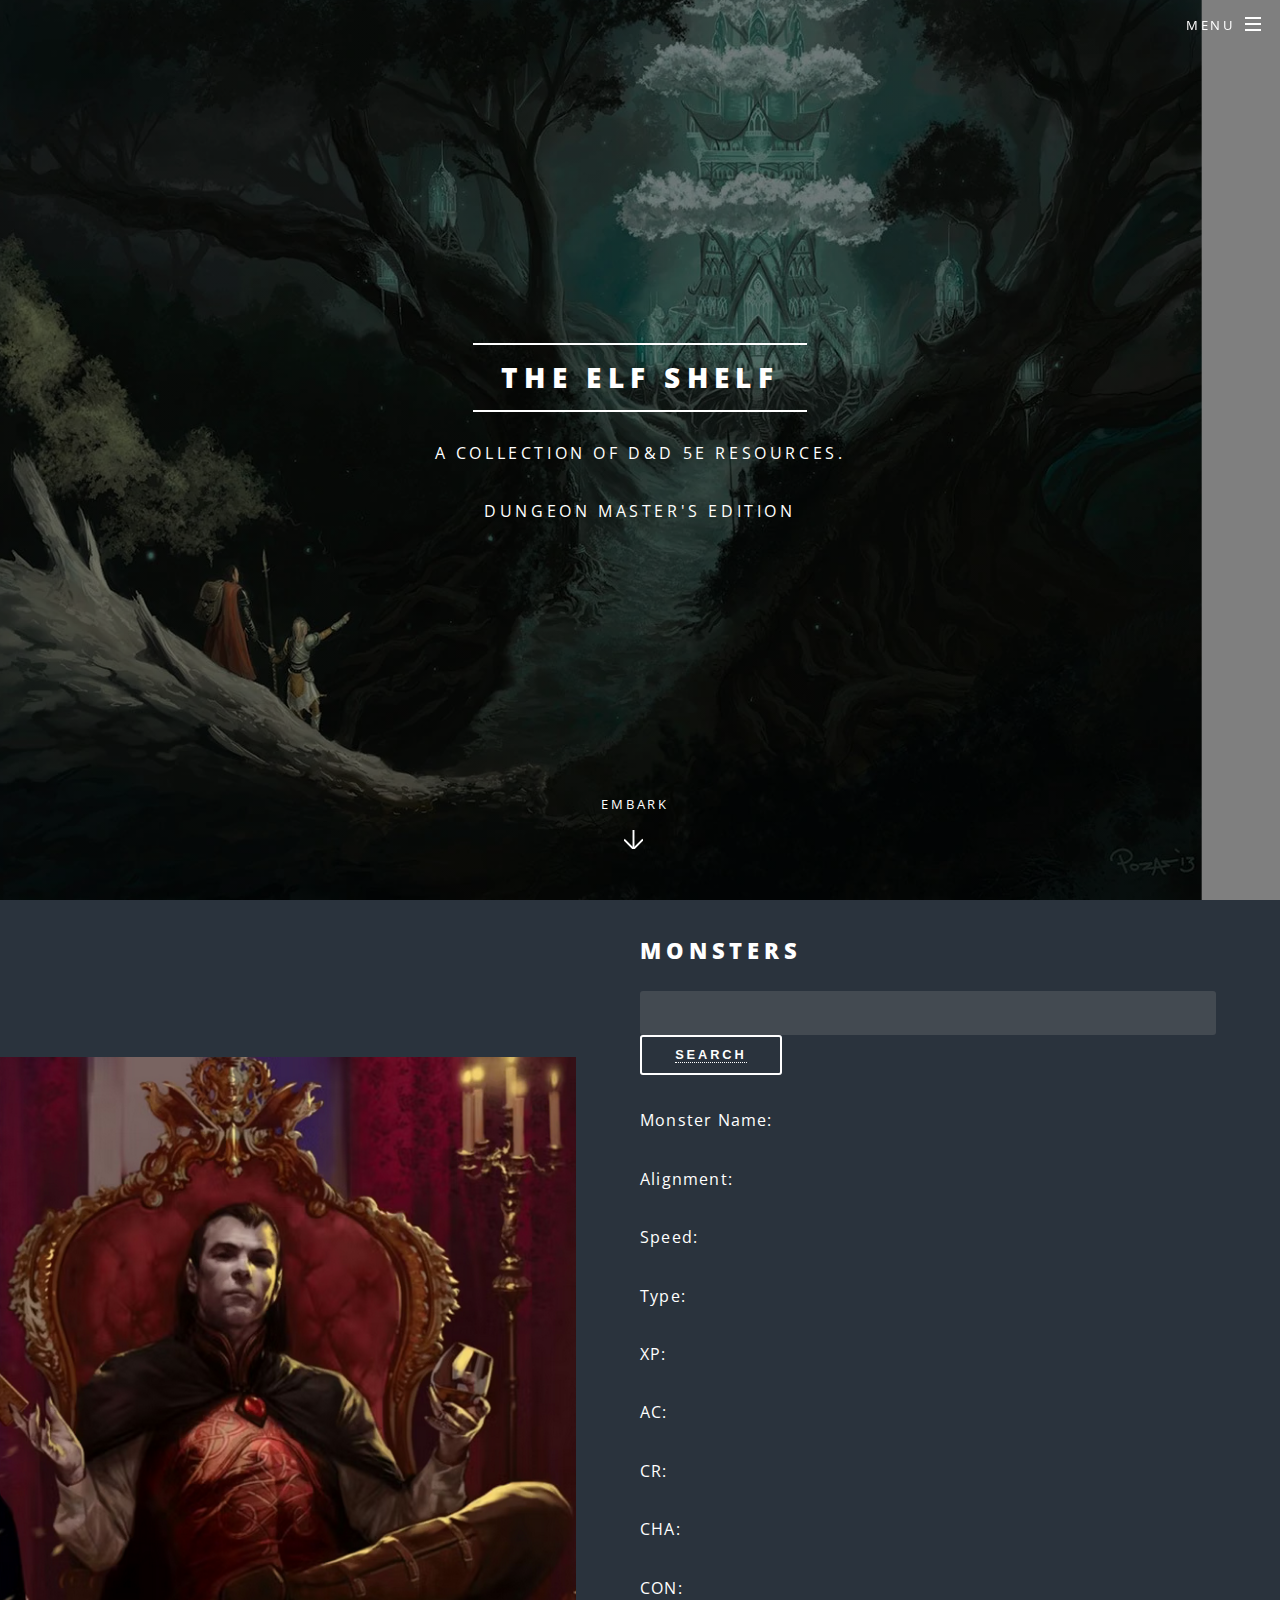
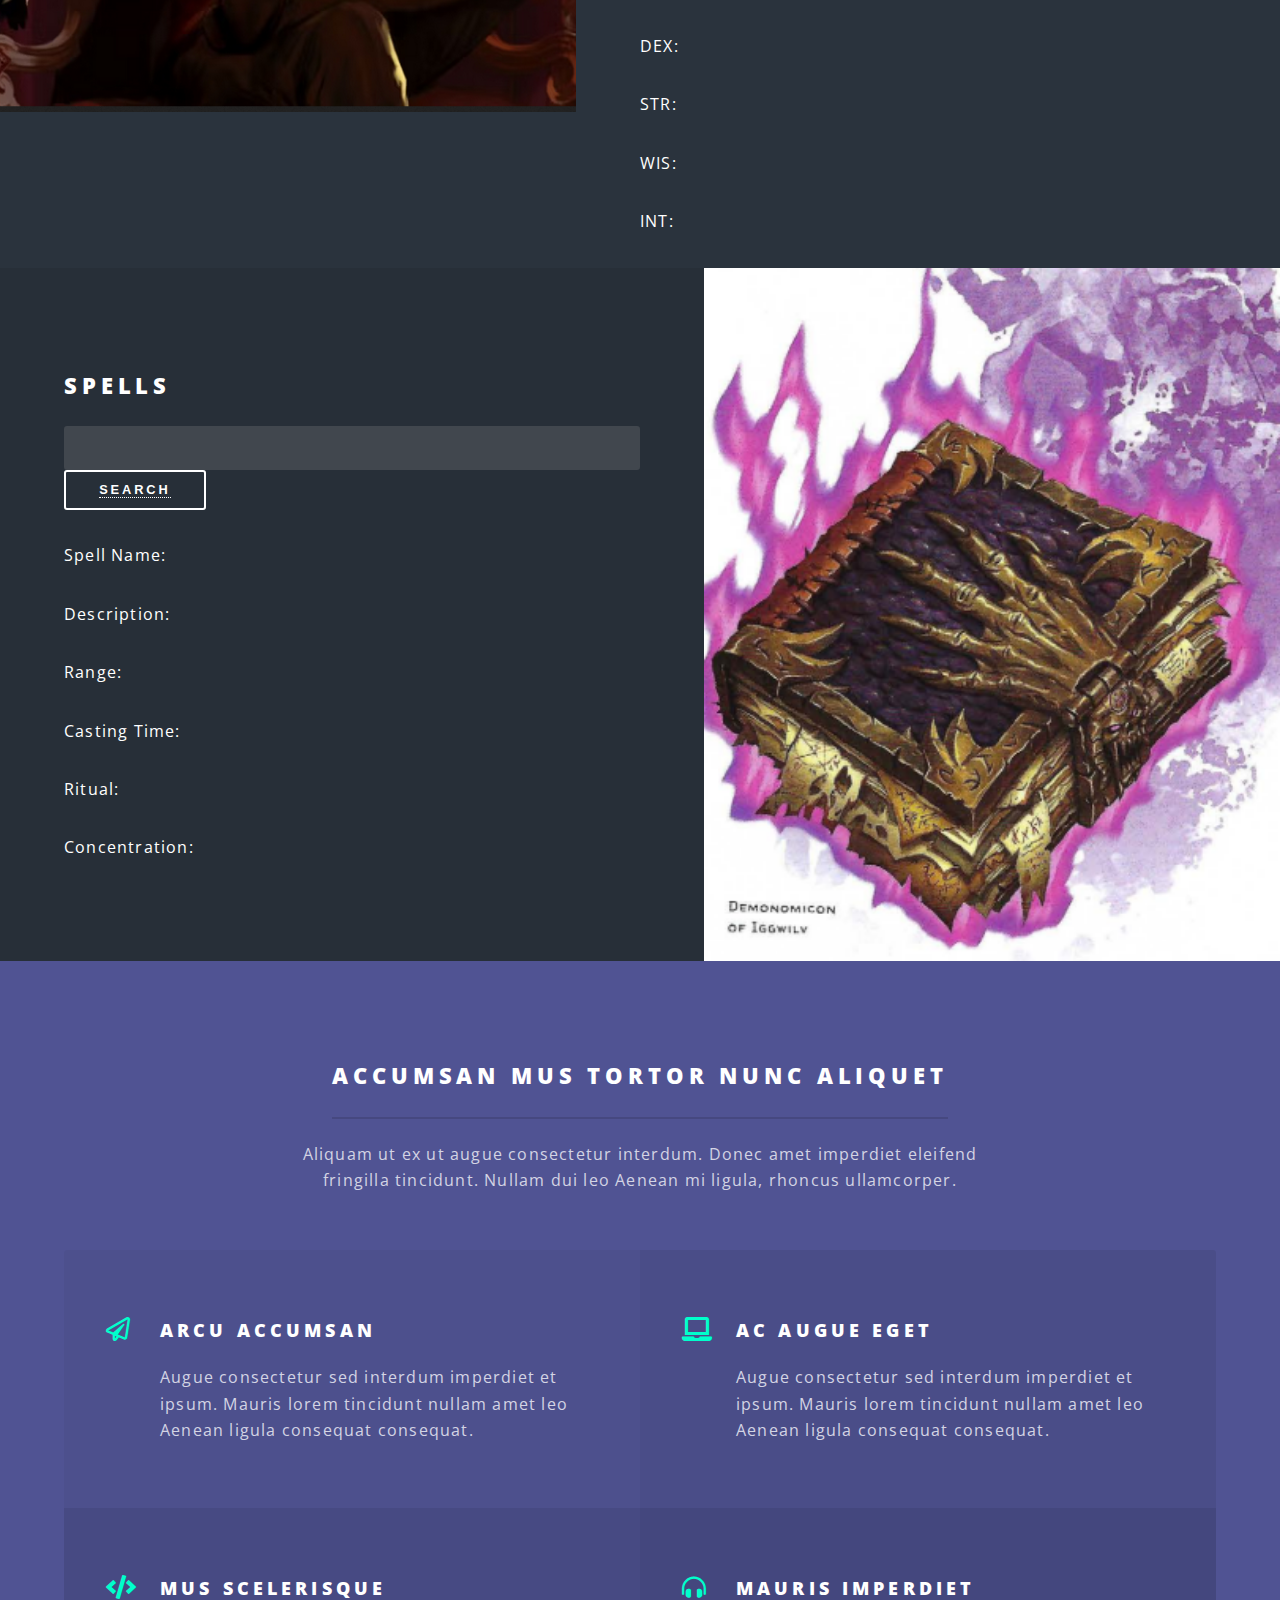
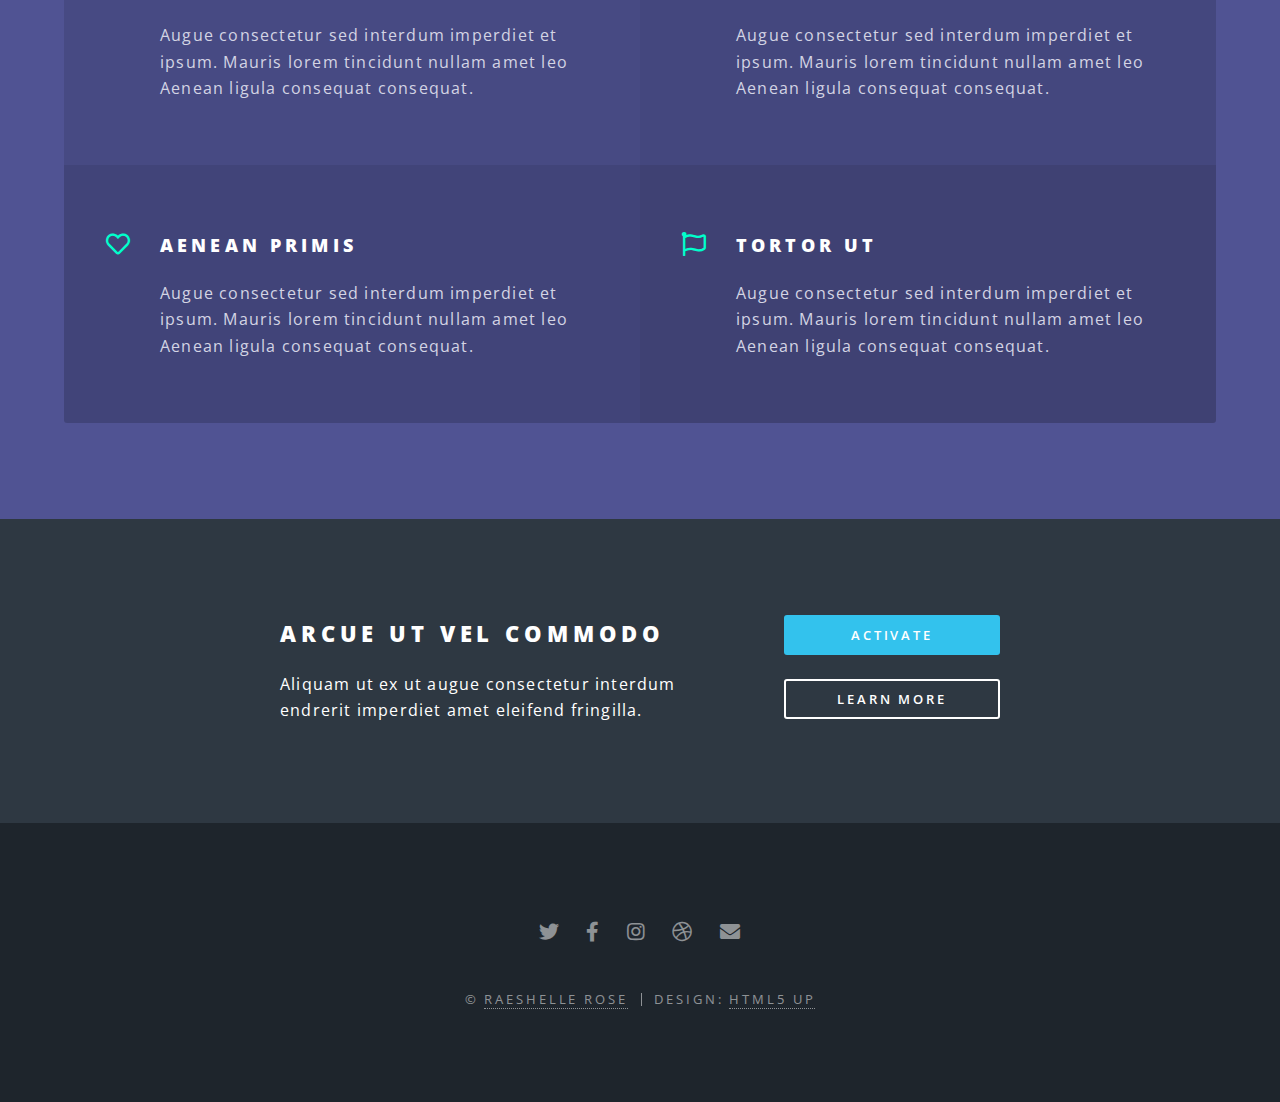
==== dms.html @ b61bae6d "now works with adding the info to dom, still need to remove old entries on new search. now works wit" ====
<!DOCTYPE HTML>
<!--
	Spectral by HTML5 UP
	html5up.net | @ajlkn
	Free for personal and commercial use under the CCA 3.0 license (html5up.net/license)
-->
<html>
	<head>
		<title>The Elf Shelf - Raeshelle Rose</title>
		<meta charset="utf-8" />
		<meta name="viewport" content="width=device-width, initial-scale=1, user-scalable=no" />
		<link rel="stylesheet" href="assets/css/main.css" />
		<noscript><link rel="stylesheet" href="assets/css/noscript.css" /></noscript>
	</head>
	<body class="landing is-preload">

		<!-- Page Wrapper -->
			<div id="page-wrapper">

				<!-- Header -->
					<header id="header" class="alt">
						<h1><a href="index.html">The Elf Shelf</a></h1>
						<nav id="nav">
							<ul>
								<li class="special">
									<a href="#menu" class="menuToggle"><span>Menu</span></a>
									<div id="menu">
										<ul>
											<li><a href="index.html">Home</a></li>
											<li><a href="dms.html">DM's Edition</a></li>
											<li><a href="https://www.dndbeyond.com/">DNDBEYOND</a></li>
											<!-- <li><a href="generic.html">Buy Me a Coffee</a></li> -->
										</ul>
									</div>
								</li>
							</ul>
						</nav>
					</header>

				<!-- Banner -->
					<section id="banner">
						<div class="inner">
							<h2>The Elf Shelf</h2>
							<p>A collection of D&D 5e resources.</p>
							<p>Dungeon Master's Edition</p>
						</div>
						<a href="#one" class="more scrolly">Embark</a>
					</section>
				<!-- Two -->
					<section id="two" class="wrapper alt style2">
						<section class="spotlight">
							<div class="image"><img src="images/strahd-square.PNG" alt="" /></div><div class="content">
								<h2>Monsters</h2>
								<input type="text">
								<button><a id="monsterButton">Search</a></button>
								<p> </p>
								<p id="monsterName">Monster Name: </p>
								<p id="monsterAlign">Alignment: </p>
								<p id="monsterSpeed">Speed: </p>
								<p id="monsterType">Type: </p>
								<p id="monsterXP">XP: </p>
								<p id="monsterAC">AC: </p>
								<p id="monsterCR">CR: </p>
								<p id="monsterCHA">CHA: </p>
								<p id="monsterCON">CON: </p>
								<p id="monsterDEX">DEX: </p>
								<p id="monsterSTR">STR: </p>
								<p id="monsterWIS">WIS: </p>
								<p id="monsterINT">INT: </p>
							</div>
						</section>
						<section class="spotlight">
							<div class="image"><img src="images/demonomicon.PNG" alt="" /></div><div class="content">
								<h2>Spells</h2>
								<input type="text" id="spellInput">
								<button><a id="spellButton">Search</a></button>
								<p> </p>
								<p id="spellName">Spell Name: </p>
								<p id="spellDesc">Description: </p>
								<!-- <p id="spellAttackType">Attack Type: </p> -->
								<p id="spellRange">Range: </p>
								<p id="spellCastingTime">Casting Time: </p>
								<!-- <p id="spellSchool">School: </p> -->
								<p id="spellRitual">Ritual: </p>
								<!-- <p id="spellClasses">Classes: </p>
								<p id="spellSubClasses">Subclasses: </p> -->
								<p id="spellConcentration">Concentration: </p>
								<!-- <p id="spellDamageType">Damage Type: </p>
								<p id="spellLevel">Level: </p> -->

							</div>
						</section>
					</section>

				<!-- Three -->
					<section id="three" class="wrapper style3 special">
						<div class="inner">
							<header class="major">
								<h2>Accumsan mus tortor nunc aliquet</h2>
								<p>Aliquam ut ex ut augue consectetur interdum. Donec amet imperdiet eleifend<br />
								fringilla tincidunt. Nullam dui leo Aenean mi ligula, rhoncus ullamcorper.</p>
							</header>
							<ul class="features">
								<li class="icon fa-paper-plane">
									<h3>Arcu accumsan</h3>
									<p>Augue consectetur sed interdum imperdiet et ipsum. Mauris lorem tincidunt nullam amet leo Aenean ligula consequat consequat.</p>
								</li>
								<li class="icon solid fa-laptop">
									<h3>Ac Augue Eget</h3>
									<p>Augue consectetur sed interdum imperdiet et ipsum. Mauris lorem tincidunt nullam amet leo Aenean ligula consequat consequat.</p>
								</li>
								<li class="icon solid fa-code">
									<h3>Mus Scelerisque</h3>
									<p>Augue consectetur sed interdum imperdiet et ipsum. Mauris lorem tincidunt nullam amet leo Aenean ligula consequat consequat.</p>
								</li>
								<li class="icon solid fa-headphones-alt">
									<h3>Mauris Imperdiet</h3>
									<p>Augue consectetur sed interdum imperdiet et ipsum. Mauris lorem tincidunt nullam amet leo Aenean ligula consequat consequat.</p>
								</li>
								<li class="icon fa-heart">
									<h3>Aenean Primis</h3>
									<p>Augue consectetur sed interdum imperdiet et ipsum. Mauris lorem tincidunt nullam amet leo Aenean ligula consequat consequat.</p>
								</li>
								<li class="icon fa-flag">
									<h3>Tortor Ut</h3>
									<p>Augue consectetur sed interdum imperdiet et ipsum. Mauris lorem tincidunt nullam amet leo Aenean ligula consequat consequat.</p>
								</li>
							</ul>
						</div>
					</section>

				<!-- CTA -->
					<section id="cta" class="wrapper style4">
						<div class="inner">
							<header>
								<h2>Arcue ut vel commodo</h2>
								<p>Aliquam ut ex ut augue consectetur interdum endrerit imperdiet amet eleifend fringilla.</p>
							</header>
							<ul class="actions stacked">
								<li><a href="#" class="button fit primary">Activate</a></li>
								<li><a href="#" class="button fit">Learn More</a></li>
							</ul>
						</div>
					</section>

				<!-- Footer -->
					<footer id="footer">
						<ul class="icons">
							<li><a href="#" class="icon brands fa-twitter"><span class="label">Twitter</span></a></li>
							<li><a href="#" class="icon brands fa-facebook-f"><span class="label">Facebook</span></a></li>
							<li><a href="#" class="icon brands fa-instagram"><span class="label">Instagram</span></a></li>
							<li><a href="#" class="icon brands fa-dribbble"><span class="label">Dribbble</span></a></li>
							<li><a href="#" class="icon solid fa-envelope"><span class="label">Email</span></a></li>
						</ul>
						<ul class="copyright">
							<li>&copy; <a href="https://raeshellerose.netlify.app/index.html">Raeshelle Rose</a></li><li>Design: <a href="http://html5up.net">HTML5 UP</a></li>
						</ul>
					</footer>

			</div>

		<!-- Scripts -->
			<script src="assets/js/jquery.min.js"></script>
			<script src="assets/js/jquery.scrollex.min.js"></script>
			<script src="assets/js/jquery.scrolly.min.js"></script>
			<script src="assets/js/browser.min.js"></script>
			<script src="assets/js/breakpoints.min.js"></script>
			<script src="assets/js/util.js"></script>
			<script src="assets/js/main.js"></script>
			<script src="assets/js/dnd-api.js"></script>
	</body>
</html>
---- assets/css/main.css ----
@import url(fontawesome-all.min.css);
@import url("https://fonts.googleapis.com/css?family=Open+Sans:400,400italic,600,600italic,800,800italic");

/*
	Spectral by HTML5 UP
	html5up.net | @ajlkn
	Free for personal and commercial use under the CCA 3.0 license (html5up.net/license)
*/

html, body, div, span, applet, object,
iframe, h1, h2, h3, h4, h5, h6, p, blockquote,
pre, a, abbr, acronym, address, big, cite,
code, del, dfn, em, img, ins, kbd, q, s, samp,
small, strike, strong, sub, sup, tt, var, b,
u, i, center, dl, dt, dd, ol, ul, li, fieldset,
form, label, legend, table, caption, tbody,
tfoot, thead, tr, th, td, article, aside,
canvas, details, embed, figure, figcaption,
footer, header, hgroup, menu, nav, output, ruby,
section, summary, time, mark, audio, video {
	margin: 0;
	padding: 0;
	border: 0;
	font-size: 100%;
	font: inherit;
	vertical-align: baseline;}

article, aside, details, figcaption, figure,
footer, header, hgroup, menu, nav, section {
	display: block;}

body {
	line-height: 1;
}

ol, ul {
	list-style: none;
}

blockquote, q {
	quotes: none;
}

	blockquote:before, blockquote:after, q:before, q:after {
		content: '';
		content: none;
	}

table {
	border-collapse: collapse;
	border-spacing: 0;
}

body {
	-webkit-text-size-adjust: none;
}

mark {
	background-color: transparent;
	color: inherit;
}

input::-moz-focus-inner {
	border: 0;
	padding: 0;
}

input, select, textarea {
	-moz-appearance: none;
	-webkit-appearance: none;
	-ms-appearance: none;
	appearance: none;
}

/* Basic */

	@-ms-viewport {
		width: device-width;
	}

	html {
		box-sizing: border-box;
	}

	*, *:before, *:after {
		box-sizing: inherit;
	}

	body {
		background: #2e3842;
	}

		body.is-preload *, body.is-preload *:before, body.is-preload *:after {
			-moz-animation: none !important;
			-webkit-animation: none !important;
			-ms-animation: none !important;
			animation: none !important;
			-moz-transition: none !important;
			-webkit-transition: none !important;
			-ms-transition: none !important;
			transition: none !important;
		}

	body, input, select, textarea {
		color: #fff;
		font-family: "Open Sans", Helvetica, sans-serif;
		font-size: 15pt;
		font-weight: 400;
		letter-spacing: 0.075em;
		line-height: 1.65em;
	}

		@media screen and (max-width: 1680px) {

			body, input, select, textarea {
				font-size: 13pt;
			}

		}

		@media screen and (max-width: 1280px) {

			body, input, select, textarea {
				font-size: 12pt;
			}

		}

		@media screen and (max-width: 736px) {

			body, input, select, textarea {
				font-size: 11pt;
				letter-spacing: 0.0375em;
			}

		}

	a {
		-moz-transition: color 0.2s ease, border-bottom-color 0.2s ease;
		-webkit-transition: color 0.2s ease, border-bottom-color 0.2s ease;
		-ms-transition: color 0.2s ease, border-bottom-color 0.2s ease;
		transition: color 0.2s ease, border-bottom-color 0.2s ease;
		border-bottom: dotted 1px;
		color: inherit;
		text-decoration: none;
	}

		a:hover {
			border-bottom-color: transparent;
		}

	strong, b {
		color: #fff;
		font-weight: 600;
	}

	em, i {
		font-style: italic;
	}

	p {
		margin: 0 0 2em 0;
	}

	h1, h2, h3, h4, h5, h6 {
		color: #fff;
		font-weight: 800;
		letter-spacing: 0.225em;
		line-height: 1em;
		margin: 0 0 1em 0;
		text-transform: uppercase;
	}

		h1 a, h2 a, h3 a, h4 a, h5 a, h6 a {
			color: inherit;
			text-decoration: none;
		}

	h2 {
		font-size: 1.35em;
		line-height: 1.75em;
	}

		@media screen and (max-width: 736px) {

			h2 {
				font-size: 1.1em;
				line-height: 1.65em;
			}

		}

	h3 {
		font-size: 1.15em;
		line-height: 1.75em;
	}

		@media screen and (max-width: 736px) {

			h3 {
				font-size: 1em;
				line-height: 1.65em;
			}

		}

	h4 {
		font-size: 1em;
		line-height: 1.5em;
	}

	h5 {
		font-size: 0.8em;
		line-height: 1.5em;
	}

	h6 {
		font-size: 0.7em;
		line-height: 1.5em;
	}

	sub {
		font-size: 0.8em;
		position: relative;
		top: 0.5em;
	}

	sup {
		font-size: 0.8em;
		position: relative;
		top: -0.5em;
	}

	hr {
		border: 0;
		border-bottom: solid 2px #fff;
		margin: 3em 0;
	}

		hr.major {
			margin: 4.5em 0;
		}

	blockquote {
		border-left: solid 4px #fff;
		font-style: italic;
		margin: 0 0 2em 0;
		padding: 0.5em 0 0.5em 2em;
	}

	code {
		background: rgba(144, 144, 144, 0.25);
		border-radius: 3px;
		font-family: "Courier New", monospace;
		font-size: 0.9em;
		letter-spacing: 0;
		margin: 0 0.25em;
		padding: 0.25em 0.65em;
	}

	pre {
		-webkit-overflow-scrolling: touch;
		font-family: "Courier New", monospace;
		font-size: 0.9em;
		margin: 0 0 2em 0;
	}

		pre code {
			display: block;
			line-height: 1.75em;
			padding: 1em 1.5em;
			overflow-x: auto;
		}

	.align-left {
		text-align: left;
	}

	.align-center {
		text-align: center;
	}

	.align-right {
		text-align: right;
	}

/* Row */

	.row {
		display: flex;
		flex-wrap: wrap;
		box-sizing: border-box;
		align-items: stretch;
	}

		.row > * {
			box-sizing: border-box;
		}

		.row.gtr-uniform > * > :last-child {
			margin-bottom: 0;
		}

		.row.aln-left {
			justify-content: flex-start;
		}

		.row.aln-center {
			justify-content: center;
		}

		.row.aln-right {
			justify-content: flex-end;
		}

		.row.aln-top {
			align-items: flex-start;
		}

		.row.aln-middle {
			align-items: center;
		}

		.row.aln-bottom {
			align-items: flex-end;
		}

		.row > .imp {
			order: -1;
		}

		.row > .col-1 {
			width: 8.33333%;
		}

		.row > .off-1 {
			margin-left: 8.33333%;
		}

		.row > .col-2 {
			width: 16.66667%;
		}

		.row > .off-2 {
			margin-left: 16.66667%;
		}

		.row > .col-3 {
			width: 25%;
		}

		.row > .off-3 {
			margin-left: 25%;
		}

		.row > .col-4 {
			width: 33.33333%;
		}

		.row > .off-4 {
			margin-left: 33.33333%;
		}

		.row > .col-5 {
			width: 41.66667%;
		}

		.row > .off-5 {
			margin-left: 41.66667%;
		}

		.row > .col-6 {
			width: 50%;
		}

		.row > .off-6 {
			margin-left: 50%;
		}

		.row > .col-7 {
			width: 58.33333%;
		}

		.row > .off-7 {
			margin-left: 58.33333%;
		}

		.row > .col-8 {
			width: 66.66667%;
		}

		.row > .off-8 {
			margin-left: 66.66667%;
		}

		.row > .col-9 {
			width: 75%;
		}

		.row > .off-9 {
			margin-left: 75%;
		}

		.row > .col-10 {
			width: 83.33333%;
		}

		.row > .off-10 {
			margin-left: 83.33333%;
		}

		.row > .col-11 {
			width: 91.66667%;
		}

		.row > .off-11 {
			margin-left: 91.66667%;
		}

		.row > .col-12 {
			width: 100%;
		}

		.row > .off-12 {
			margin-left: 100%;
		}

		.row.gtr-0 {
			margin-top: 0;
			margin-left: 0em;
		}

			.row.gtr-0 > * {
				padding: 0 0 0 0em;
			}

			.row.gtr-0.gtr-uniform {
				margin-top: 0em;
			}

				.row.gtr-0.gtr-uniform > * {
					padding-top: 0em;
				}

		.row.gtr-25 {
			margin-top: 0;
			margin-left: -0.375em;
		}

			.row.gtr-25 > * {
				padding: 0 0 0 0.375em;
			}

			.row.gtr-25.gtr-uniform {
				margin-top: -0.375em;
			}

				.row.gtr-25.gtr-uniform > * {
					padding-top: 0.375em;
				}

		.row.gtr-50 {
			margin-top: 0;
			margin-left: -0.75em;
		}

			.row.gtr-50 > * {
				padding: 0 0 0 0.75em;
			}

			.row.gtr-50.gtr-uniform {
				margin-top: -0.75em;
			}

				.row.gtr-50.gtr-uniform > * {
					padding-top: 0.75em;
				}

		.row {
			margin-top: 0;
			margin-left: -1.5em;
		}

			.row > * {
				padding: 0 0 0 1.5em;
			}

			.row.gtr-uniform {
				margin-top: -1.5em;
			}

				.row.gtr-uniform > * {
					padding-top: 1.5em;
				}

		.row.gtr-150 {
			margin-top: 0;
			margin-left: -2.25em;
		}

			.row.gtr-150 > * {
				padding: 0 0 0 2.25em;
			}

			.row.gtr-150.gtr-uniform {
				margin-top: -2.25em;
			}

				.row.gtr-150.gtr-uniform > * {
					padding-top: 2.25em;
				}

		.row.gtr-200 {
			margin-top: 0;
			margin-left: -3em;
		}

			.row.gtr-200 > * {
				padding: 0 0 0 3em;
			}

			.row.gtr-200.gtr-uniform {
				margin-top: -3em;
			}

				.row.gtr-200.gtr-uniform > * {
					padding-top: 3em;
				}

		@media screen and (max-width: 1680px) {

			.row {
				display: flex;
				flex-wrap: wrap;
				box-sizing: border-box;
				align-items: stretch;
			}

				.row > * {
					box-sizing: border-box;
				}

				.row.gtr-uniform > * > :last-child {
					margin-bottom: 0;
				}

				.row.aln-left {
					justify-content: flex-start;
				}

				.row.aln-center {
					justify-content: center;
				}

				.row.aln-right {
					justify-content: flex-end;
				}

				.row.aln-top {
					align-items: flex-start;
				}

				.row.aln-middle {
					align-items: center;
				}

				.row.aln-bottom {
					align-items: flex-end;
				}

				.row > .imp-xlarge {
					order: -1;
				}

				.row > .col-1-xlarge {
					width: 8.33333%;
				}

				.row > .off-1-xlarge {
					margin-left: 8.33333%;
				}

				.row > .col-2-xlarge {
					width: 16.66667%;
				}

				.row > .off-2-xlarge {
					margin-left: 16.66667%;
				}

				.row > .col-3-xlarge {
					width: 25%;
				}

				.row > .off-3-xlarge {
					margin-left: 25%;
				}

				.row > .col-4-xlarge {
					width: 33.33333%;
				}

				.row > .off-4-xlarge {
					margin-left: 33.33333%;
				}

				.row > .col-5-xlarge {
					width: 41.66667%;
				}

				.row > .off-5-xlarge {
					margin-left: 41.66667%;
				}

				.row > .col-6-xlarge {
					width: 50%;
				}

				.row > .off-6-xlarge {
					margin-left: 50%;
				}

				.row > .col-7-xlarge {
					width: 58.33333%;
				}

				.row > .off-7-xlarge {
					margin-left: 58.33333%;
				}

				.row > .col-8-xlarge {
					width: 66.66667%;
				}

				.row > .off-8-xlarge {
					margin-left: 66.66667%;
				}

				.row > .col-9-xlarge {
					width: 75%;
				}

				.row > .off-9-xlarge {
					margin-left: 75%;
				}

				.row > .col-10-xlarge {
					width: 83.33333%;
				}

				.row > .off-10-xlarge {
					margin-left: 83.33333%;
				}

				.row > .col-11-xlarge {
					width: 91.66667%;
				}

				.row > .off-11-xlarge {
					margin-left: 91.66667%;
				}

				.row > .col-12-xlarge {
					width: 100%;
				}

				.row > .off-12-xlarge {
					margin-left: 100%;
				}

				.row.gtr-0 {
					margin-top: 0;
					margin-left: 0em;
				}

					.row.gtr-0 > * {
						padding: 0 0 0 0em;
					}

					.row.gtr-0.gtr-uniform {
						margin-top: 0em;
					}

						.row.gtr-0.gtr-uniform > * {
							padding-top: 0em;
						}

				.row.gtr-25 {
					margin-top: 0;
					margin-left: -0.375em;
				}

					.row.gtr-25 > * {
						padding: 0 0 0 0.375em;
					}

					.row.gtr-25.gtr-uniform {
						margin-top: -0.375em;
					}

						.row.gtr-25.gtr-uniform > * {
							padding-top: 0.375em;
						}

				.row.gtr-50 {
					margin-top: 0;
					margin-left: -0.75em;
				}

					.row.gtr-50 > * {
						padding: 0 0 0 0.75em;
					}

					.row.gtr-50.gtr-uniform {
						margin-top: -0.75em;
					}

						.row.gtr-50.gtr-uniform > * {
							padding-top: 0.75em;
						}

				.row {
					margin-top: 0;
					margin-left: -1.5em;
				}

					.row > * {
						padding: 0 0 0 1.5em;
					}

					.row.gtr-uniform {
						margin-top: -1.5em;
					}

						.row.gtr-uniform > * {
							padding-top: 1.5em;
						}

				.row.gtr-150 {
					margin-top: 0;
					margin-left: -2.25em;
				}

					.row.gtr-150 > * {
						padding: 0 0 0 2.25em;
					}

					.row.gtr-150.gtr-uniform {
						margin-top: -2.25em;
					}

						.row.gtr-150.gtr-uniform > * {
							padding-top: 2.25em;
						}

				.row.gtr-200 {
					margin-top: 0;
					margin-left: -3em;
				}

					.row.gtr-200 > * {
						padding: 0 0 0 3em;
					}

					.row.gtr-200.gtr-uniform {
						margin-top: -3em;
					}

						.row.gtr-200.gtr-uniform > * {
							padding-top: 3em;
						}

		}

		@media screen and (max-width: 1280px) {

			.row {
				display: flex;
				flex-wrap: wrap;
				box-sizing: border-box;
				align-items: stretch;
			}

				.row > * {
					box-sizing: border-box;
				}

				.row.gtr-uniform > * > :last-child {
					margin-bottom: 0;
				}

				.row.aln-left {
					justify-content: flex-start;
				}

				.row.aln-center {
					justify-content: center;
				}

				.row.aln-right {
					justify-content: flex-end;
				}

				.row.aln-top {
					align-items: flex-start;
				}

				.row.aln-middle {
					align-items: center;
				}

				.row.aln-bottom {
					align-items: flex-end;
				}

				.row > .imp-large {
					order: -1;
				}

				.row > .col-1-large {
					width: 8.33333%;
				}

				.row > .off-1-large {
					margin-left: 8.33333%;
				}

				.row > .col-2-large {
					width: 16.66667%;
				}

				.row > .off-2-large {
					margin-left: 16.66667%;
				}

				.row > .col-3-large {
					width: 25%;
				}

				.row > .off-3-large {
					margin-left: 25%;
				}

				.row > .col-4-large {
					width: 33.33333%;
				}

				.row > .off-4-large {
					margin-left: 33.33333%;
				}

				.row > .col-5-large {
					width: 41.66667%;
				}

				.row > .off-5-large {
					margin-left: 41.66667%;
				}

				.row > .col-6-large {
					width: 50%;
				}

				.row > .off-6-large {
					margin-left: 50%;
				}

				.row > .col-7-large {
					width: 58.33333%;
				}

				.row > .off-7-large {
					margin-left: 58.33333%;
				}

				.row > .col-8-large {
					width: 66.66667%;
				}

				.row > .off-8-large {
					margin-left: 66.66667%;
				}

				.row > .col-9-large {
					width: 75%;
				}

				.row > .off-9-large {
					margin-left: 75%;
				}

				.row > .col-10-large {
					width: 83.33333%;
				}

				.row > .off-10-large {
					margin-left: 83.33333%;
				}

				.row > .col-11-large {
					width: 91.66667%;
				}

				.row > .off-11-large {
					margin-left: 91.66667%;
				}

				.row > .col-12-large {
					width: 100%;
				}

				.row > .off-12-large {
					margin-left: 100%;
				}

				.row.gtr-0 {
					margin-top: 0;
					margin-left: 0em;
				}

					.row.gtr-0 > * {
						padding: 0 0 0 0em;
					}

					.row.gtr-0.gtr-uniform {
						margin-top: 0em;
					}

						.row.gtr-0.gtr-uniform > * {
							padding-top: 0em;
						}

				.row.gtr-25 {
					margin-top: 0;
					margin-left: -0.375em;
				}

					.row.gtr-25 > * {
						padding: 0 0 0 0.375em;
					}

					.row.gtr-25.gtr-uniform {
						margin-top: -0.375em;
					}

						.row.gtr-25.gtr-uniform > * {
							padding-top: 0.375em;
						}

				.row.gtr-50 {
					margin-top: 0;
					margin-left: -0.75em;
				}

					.row.gtr-50 > * {
						padding: 0 0 0 0.75em;
					}

					.row.gtr-50.gtr-uniform {
						margin-top: -0.75em;
					}

						.row.gtr-50.gtr-uniform > * {
							padding-top: 0.75em;
						}

				.row {
					margin-top: 0;
					margin-left: -1.5em;
				}

					.row > * {
						padding: 0 0 0 1.5em;
					}

					.row.gtr-uniform {
						margin-top: -1.5em;
					}

						.row.gtr-uniform > * {
							padding-top: 1.5em;
						}

				.row.gtr-150 {
					margin-top: 0;
					margin-left: -2.25em;
				}

					.row.gtr-150 > * {
						padding: 0 0 0 2.25em;
					}

					.row.gtr-150.gtr-uniform {
						margin-top: -2.25em;
					}

						.row.gtr-150.gtr-uniform > * {
							padding-top: 2.25em;
						}

				.row.gtr-200 {
					margin-top: 0;
					margin-left: -3em;
				}

					.row.gtr-200 > * {
						padding: 0 0 0 3em;
					}

					.row.gtr-200.gtr-uniform {
						margin-top: -3em;
					}

						.row.gtr-200.gtr-uniform > * {
							padding-top: 3em;
						}

		}

		@media screen and (max-width: 980px) {

			.row {
				display: flex;
				flex-wrap: wrap;
				box-sizing: border-box;
				align-items: stretch;
			}

				.row > * {
					box-sizing: border-box;
				}

				.row.gtr-uniform > * > :last-child {
					margin-bottom: 0;
				}

				.row.aln-left {
					justify-content: flex-start;
				}

				.row.aln-center {
					justify-content: center;
				}

				.row.aln-right {
					justify-content: flex-end;
				}

				.row.aln-top {
					align-items: flex-start;
				}

				.row.aln-middle {
					align-items: center;
				}

				.row.aln-bottom {
					align-items: flex-end;
				}

				.row > .imp-medium {
					order: -1;
				}

				.row > .col-1-medium {
					width: 8.33333%;
				}

				.row > .off-1-medium {
					margin-left: 8.33333%;
				}

				.row > .col-2-medium {
					width: 16.66667%;
				}

				.row > .off-2-medium {
					margin-left: 16.66667%;
				}

				.row > .col-3-medium {
					width: 25%;
				}

				.row > .off-3-medium {
					margin-left: 25%;
				}

				.row > .col-4-medium {
					width: 33.33333%;
				}

				.row > .off-4-medium {
					margin-left: 33.33333%;
				}

				.row > .col-5-medium {
					width: 41.66667%;
				}

				.row > .off-5-medium {
					margin-left: 41.66667%;
				}

				.row > .col-6-medium {
					width: 50%;
				}

				.row > .off-6-medium {
					margin-left: 50%;
				}

				.row > .col-7-medium {
					width: 58.33333%;
				}

				.row > .off-7-medium {
					margin-left: 58.33333%;
				}

				.row > .col-8-medium {
					width: 66.66667%;
				}

				.row > .off-8-medium {
					margin-left: 66.66667%;
				}

				.row > .col-9-medium {
					width: 75%;
				}

				.row > .off-9-medium {
					margin-left: 75%;
				}

				.row > .col-10-medium {
					width: 83.33333%;
				}

				.row > .off-10-medium {
					margin-left: 83.33333%;
				}

				.row > .col-11-medium {
					width: 91.66667%;
				}

				.row > .off-11-medium {
					margin-left: 91.66667%;
				}

				.row > .col-12-medium {
					width: 100%;
				}

				.row > .off-12-medium {
					margin-left: 100%;
				}

				.row.gtr-0 {
					margin-top: 0;
					margin-left: 0em;
				}

					.row.gtr-0 > * {
						padding: 0 0 0 0em;
					}

					.row.gtr-0.gtr-uniform {
						margin-top: 0em;
					}

						.row.gtr-0.gtr-uniform > * {
							padding-top: 0em;
						}

				.row.gtr-25 {
					margin-top: 0;
					margin-left: -0.375em;
				}

					.row.gtr-25 > * {
						padding: 0 0 0 0.375em;
					}

					.row.gtr-25.gtr-uniform {
						margin-top: -0.375em;
					}

						.row.gtr-25.gtr-uniform > * {
							padding-top: 0.375em;
						}

				.row.gtr-50 {
					margin-top: 0;
					margin-left: -0.75em;
				}

					.row.gtr-50 > * {
						padding: 0 0 0 0.75em;
					}

					.row.gtr-50.gtr-uniform {
						margin-top: -0.75em;
					}

						.row.gtr-50.gtr-uniform > * {
							padding-top: 0.75em;
						}

				.row {
					margin-top: 0;
					margin-left: -1.5em;
				}

					.row > * {
						padding: 0 0 0 1.5em;
					}

					.row.gtr-uniform {
						margin-top: -1.5em;
					}

						.row.gtr-uniform > * {
							padding-top: 1.5em;
						}

				.row.gtr-150 {
					margin-top: 0;
					margin-left: -2.25em;
				}

					.row.gtr-150 > * {
						padding: 0 0 0 2.25em;
					}

					.row.gtr-150.gtr-uniform {
						margin-top: -2.25em;
					}

						.row.gtr-150.gtr-uniform > * {
							padding-top: 2.25em;
						}

				.row.gtr-200 {
					margin-top: 0;
					margin-left: -3em;
				}

					.row.gtr-200 > * {
						padding: 0 0 0 3em;
					}

					.row.gtr-200.gtr-uniform {
						margin-top: -3em;
					}

						.row.gtr-200.gtr-uniform > * {
							padding-top: 3em;
						}

		}

		@media screen and (max-width: 736px) {

			.row {
				display: flex;
				flex-wrap: wrap;
				box-sizing: border-box;
				align-items: stretch;
			}

				.row > * {
					box-sizing: border-box;
				}

				.row.gtr-uniform > * > :last-child {
					margin-bottom: 0;
				}

				.row.aln-left {
					justify-content: flex-start;
				}

				.row.aln-center {
					justify-content: center;
				}

				.row.aln-right {
					justify-content: flex-end;
				}

				.row.aln-top {
					align-items: flex-start;
				}

				.row.aln-middle {
					align-items: center;
				}

				.row.aln-bottom {
					align-items: flex-end;
				}

				.row > .imp-small {
					order: -1;
				}

				.row > .col-1-small {
					width: 8.33333%;
				}

				.row > .off-1-small {
					margin-left: 8.33333%;
				}

				.row > .col-2-small {
					width: 16.66667%;
				}

				.row > .off-2-small {
					margin-left: 16.66667%;
				}

				.row > .col-3-small {
					width: 25%;
				}

				.row > .off-3-small {
					margin-left: 25%;
				}

				.row > .col-4-small {
					width: 33.33333%;
				}

				.row > .off-4-small {
					margin-left: 33.33333%;
				}

				.row > .col-5-small {
					width: 41.66667%;
				}

				.row > .off-5-small {
					margin-left: 41.66667%;
				}

				.row > .col-6-small {
					width: 50%;
				}

				.row > .off-6-small {
					margin-left: 50%;
				}

				.row > .col-7-small {
					width: 58.33333%;
				}

				.row > .off-7-small {
					margin-left: 58.33333%;
				}

				.row > .col-8-small {
					width: 66.66667%;
				}

				.row > .off-8-small {
					margin-left: 66.66667%;
				}

				.row > .col-9-small {
					width: 75%;
				}

				.row > .off-9-small {
					margin-left: 75%;
				}

				.row > .col-10-small {
					width: 83.33333%;
				}

				.row > .off-10-small {
					margin-left: 83.33333%;
				}

				.row > .col-11-small {
					width: 91.66667%;
				}

				.row > .off-11-small {
					margin-left: 91.66667%;
				}

				.row > .col-12-small {
					width: 100%;
				}

				.row > .off-12-small {
					margin-left: 100%;
				}

				.row.gtr-0 {
					margin-top: 0;
					margin-left: 0em;
				}

					.row.gtr-0 > * {
						padding: 0 0 0 0em;
					}

					.row.gtr-0.gtr-uniform {
						margin-top: 0em;
					}

						.row.gtr-0.gtr-uniform > * {
							padding-top: 0em;
						}

				.row.gtr-25 {
					margin-top: 0;
					margin-left: -0.375em;
				}

					.row.gtr-25 > * {
						padding: 0 0 0 0.375em;
					}

					.row.gtr-25.gtr-uniform {
						margin-top: -0.375em;
					}

						.row.gtr-25.gtr-uniform > * {
							padding-top: 0.375em;
						}

				.row.gtr-50 {
					margin-top: 0;
					margin-left: -0.75em;
				}

					.row.gtr-50 > * {
						padding: 0 0 0 0.75em;
					}

					.row.gtr-50.gtr-uniform {
						margin-top: -0.75em;
					}

						.row.gtr-50.gtr-uniform > * {
							padding-top: 0.75em;
						}

				.row {
					margin-top: 0;
					margin-left: -1.5em;
				}

					.row > * {
						padding: 0 0 0 1.5em;
					}

					.row.gtr-uniform {
						margin-top: -1.5em;
					}

						.row.gtr-uniform > * {
							padding-top: 1.5em;
						}

				.row.gtr-150 {
					margin-top: 0;
					margin-left: -2.25em;
				}

					.row.gtr-150 > * {
						padding: 0 0 0 2.25em;
					}

					.row.gtr-150.gtr-uniform {
						margin-top: -2.25em;
					}

						.row.gtr-150.gtr-uniform > * {
							padding-top: 2.25em;
						}

				.row.gtr-200 {
					margin-top: 0;
					margin-left: -3em;
				}

					.row.gtr-200 > * {
						padding: 0 0 0 3em;
					}

					.row.gtr-200.gtr-uniform {
						margin-top: -3em;
					}

						.row.gtr-200.gtr-uniform > * {
							padding-top: 3em;
						}

		}

		@media screen and (max-width: 480px) {

			.row {
				display: flex;
				flex-wrap: wrap;
				box-sizing: border-box;
				align-items: stretch;
			}

				.row > * {
					box-sizing: border-box;
				}

				.row.gtr-uniform > * > :last-child {
					margin-bottom: 0;
				}

				.row.aln-left {
					justify-content: flex-start;
				}

				.row.aln-center {
					justify-content: center;
				}

				.row.aln-right {
					justify-content: flex-end;
				}

				.row.aln-top {
					align-items: flex-start;
				}

				.row.aln-middle {
					align-items: center;
				}

				.row.aln-bottom {
					align-items: flex-end;
				}

				.row > .imp-xsmall {
					order: -1;
				}

				.row > .col-1-xsmall {
					width: 8.33333%;
				}

				.row > .off-1-xsmall {
					margin-left: 8.33333%;
				}

				.row > .col-2-xsmall {
					width: 16.66667%;
				}

				.row > .off-2-xsmall {
					margin-left: 16.66667%;
				}

				.row > .col-3-xsmall {
					width: 25%;
				}

				.row > .off-3-xsmall {
					margin-left: 25%;
				}

				.row > .col-4-xsmall {
					width: 33.33333%;
				}

				.row > .off-4-xsmall {
					margin-left: 33.33333%;
				}

				.row > .col-5-xsmall {
					width: 41.66667%;
				}

				.row > .off-5-xsmall {
					margin-left: 41.66667%;
				}

				.row > .col-6-xsmall {
					width: 50%;
				}

				.row > .off-6-xsmall {
					margin-left: 50%;
				}

				.row > .col-7-xsmall {
					width: 58.33333%;
				}

				.row > .off-7-xsmall {
					margin-left: 58.33333%;
				}

				.row > .col-8-xsmall {
					width: 66.66667%;
				}

				.row > .off-8-xsmall {
					margin-left: 66.66667%;
				}

				.row > .col-9-xsmall {
					width: 75%;
				}

				.row > .off-9-xsmall {
					margin-left: 75%;
				}

				.row > .col-10-xsmall {
					width: 83.33333%;
				}

				.row > .off-10-xsmall {
					margin-left: 83.33333%;
				}

				.row > .col-11-xsmall {
					width: 91.66667%;
				}

				.row > .off-11-xsmall {
					margin-left: 91.66667%;
				}

				.row > .col-12-xsmall {
					width: 100%;
				}

				.row > .off-12-xsmall {
					margin-left: 100%;
				}

				.row.gtr-0 {
					margin-top: 0;
					margin-left: 0em;
				}

					.row.gtr-0 > * {
						padding: 0 0 0 0em;
					}

					.row.gtr-0.gtr-uniform {
						margin-top: 0em;
					}

						.row.gtr-0.gtr-uniform > * {
							padding-top: 0em;
						}

				.row.gtr-25 {
					margin-top: 0;
					margin-left: -0.375em;
				}

					.row.gtr-25 > * {
						padding: 0 0 0 0.375em;
					}

					.row.gtr-25.gtr-uniform {
						margin-top: -0.375em;
					}

						.row.gtr-25.gtr-uniform > * {
							padding-top: 0.375em;
						}

				.row.gtr-50 {
					margin-top: 0;
					margin-left: -0.75em;
				}

					.row.gtr-50 > * {
						padding: 0 0 0 0.75em;
					}

					.row.gtr-50.gtr-uniform {
						margin-top: -0.75em;
					}

						.row.gtr-50.gtr-uniform > * {
							padding-top: 0.75em;
						}

				.row {
					margin-top: 0;
					margin-left: -1.5em;
				}

					.row > * {
						padding: 0 0 0 1.5em;
					}

					.row.gtr-uniform {
						margin-top: -1.5em;
					}

						.row.gtr-uniform > * {
							padding-top: 1.5em;
						}

				.row.gtr-150 {
					margin-top: 0;
					margin-left: -2.25em;
				}

					.row.gtr-150 > * {
						padding: 0 0 0 2.25em;
					}

					.row.gtr-150.gtr-uniform {
						margin-top: -2.25em;
					}

						.row.gtr-150.gtr-uniform > * {
							padding-top: 2.25em;
						}

				.row.gtr-200 {
					margin-top: 0;
					margin-left: -3em;
				}

					.row.gtr-200 > * {
						padding: 0 0 0 3em;
					}

					.row.gtr-200.gtr-uniform {
						margin-top: -3em;
					}

						.row.gtr-200.gtr-uniform > * {
							padding-top: 3em;
						}

		}

/* Section/Article */

	section.special, article.special {
		text-align: center;
	}

	header p {
		color: rgba(255, 255, 255, 0.5);
		position: relative;
		top: -0.25em;
	}

	header h3 + p {
		font-size: 1.1em;
	}

	header h4 + p,
	header h5 + p,
	header h6 + p {
		font-size: 0.9em;
	}

	header.major {
		margin: 0 0 3.5em 0;
	}

		header.major h2, header.major h3, header.major h4, header.major h5, header.major h6 {
			border-bottom: solid 2px #fff;
			display: inline-block;
			padding-bottom: 1em;
			position: relative;
		}

			header.major h2:after, header.major h3:after, header.major h4:after, header.major h5:after, header.major h6:after {
				content: '';
				display: block;
				height: 1px;
			}

		header.major p {
			color: #fff;
			top: 0;
		}

		@media screen and (max-width: 736px) {

			header.major {
				margin: 0 0 2em 0;
			}

		}

	@media screen and (max-width: 980px) {

		header br {
			display: none;
		}

	}

/* Form */

	form {
		margin: 0 0 2em 0;
	}

	label {
		color: #fff;
		display: block;
		font-size: 0.9em;
		font-weight: 600;
		margin: 0 0 1em 0;
	}

	input[type="text"],
	input[type="password"],
	input[type="email"],
	select,
	textarea {
		-moz-appearance: none;
		-webkit-appearance: none;
		-ms-appearance: none;
		appearance: none;
		background-color: rgba(144, 144, 144, 0.25);
		border-radius: 3px;
		border: none;
		color: inherit;
		display: block;
		outline: 0;
		padding: 0 1em;
		text-decoration: none;
		width: 100%;
	}

		input[type="text"]:invalid,
		input[type="password"]:invalid,
		input[type="email"]:invalid,
		select:invalid,
		textarea:invalid {
			box-shadow: none;
		}

		input[type="text"]:focus,
		input[type="password"]:focus,
		input[type="email"]:focus,
		select:focus,
		textarea:focus {
			box-shadow: 0 0 0 2px #21b2a6;
		}

	select {
		background-size: 1.25em;
		background-repeat: no-repeat;
		background-position: calc(100% - 1em) center;
		height: 2.75em;
		padding-right: 2.75em;
		text-overflow: ellipsis;
	}

		select:focus::-ms-value {
			background-color: transparent;
		}

		select::-ms-expand {
			display: none;
		}

	input[type="text"],
	input[type="password"],
	input[type="email"],
	select {
		height: 2.75em;
	}

	textarea {
		padding: 0.75em 1em;
	}

	input[type="checkbox"],
	input[type="radio"] {
		-moz-appearance: none;
		-webkit-appearance: none;
		-ms-appearance: none;
		appearance: none;
		display: block;
		float: left;
		margin-right: -2em;
		opacity: 0;
		width: 1em;
		z-index: -1;
	}

		input[type="checkbox"] + label,
		input[type="radio"] + label {
			text-decoration: none;
			color: #fff;
			cursor: pointer;
			display: inline-block;
			font-size: 1em;
			font-weight: 400;
			padding-left: 2.4em;
			padding-right: 0.75em;
			position: relative;
		}

			input[type="checkbox"] + label:before,
			input[type="radio"] + label:before {
				-moz-osx-font-smoothing: grayscale;
				-webkit-font-smoothing: antialiased;
				display: inline-block;
				font-style: normal;
				font-variant: normal;
				text-rendering: auto;
				line-height: 1;
				text-transform: none !important;
				font-family: 'Font Awesome 5 Free';
				font-weight: 900;
			}

			input[type="checkbox"] + label:before,
			input[type="radio"] + label:before {
				background: rgba(144, 144, 144, 0.25);
				border-radius: 3px;
				content: '';
				display: inline-block;
				font-size: 0.8em;
				height: 2.0625em;
				left: 0;
				line-height: 2.0625em;
				position: absolute;
				text-align: center;
				top: 0;
				width: 2.0625em;
			}

		input[type="checkbox"]:checked + label:before,
		input[type="radio"]:checked + label:before {
			background: #2e3842;
			color: #fff;
			content: '\f00c';
		}

		input[type="checkbox"]:focus + label:before,
		input[type="radio"]:focus + label:before {
			box-shadow: 0 0 0 2px #21b2a6;
		}

	input[type="checkbox"] + label:before {
		border-radius: 3px;
	}

	input[type="radio"] + label:before {
		border-radius: 100%;
	}

	::-webkit-input-placeholder {
		color: rgba(255, 255, 255, 0.5) !important;
		opacity: 1.0;
	}

	:-moz-placeholder {
		color: rgba(255, 255, 255, 0.5) !important;
		opacity: 1.0;
	}

	::-moz-placeholder {
		color: rgba(255, 255, 255, 0.5) !important;
		opacity: 1.0;
	}

	:-ms-input-placeholder {
		color: rgba(255, 255, 255, 0.5) !important;
		opacity: 1.0;
	}

/* Box */

	.box {
		border-radius: 3px;
		border: solid 2px #fff;
		margin-bottom: 2em;
		padding: 1.5em;
	}

		.box > :last-child,
		.box > :last-child > :last-child,
		.box > :last-child > :last-child > :last-child {
			margin-bottom: 0;
		}

		.box.alt {
			border: 0;
			border-radius: 0;
			padding: 0;
		}

/* Icon */

	.icon {
		text-decoration: none;
		border-bottom: none;
		position: relative;
	}

		.icon:before {
			-moz-osx-font-smoothing: grayscale;
			-webkit-font-smoothing: antialiased;
			display: inline-block;
			font-style: normal;
			font-variant: normal;
			text-rendering: auto;
			line-height: 1;
			text-transform: none !important;
			font-family: 'Font Awesome 5 Free';
			font-weight: 400;
		}

		.icon > .label {
			display: none;
		}

		.icon:before {
			line-height: inherit;
		}

		.icon.solid:before {
			font-weight: 900;
		}

		.icon.brands:before {
			font-family: 'Font Awesome 5 Brands';
		}

		.icon.major {
			-moz-transform: rotate(-45deg);
			-webkit-transform: rotate(-45deg);
			-ms-transform: rotate(-45deg);
			transform: rotate(-45deg);
			border-radius: 3px;
			border: solid 2px #fff;
			display: inline-block;
			font-size: 1.35em;
			height: calc(3em + 2px);
			line-height: 3em;
			text-align: center;
			width: calc(3em + 2px);
		}

			.icon.major:before {
				-moz-transform: rotate(45deg);
				-webkit-transform: rotate(45deg);
				-ms-transform: rotate(45deg);
				transform: rotate(45deg);
				display: inline-block;
				font-size: 1.5em;
			}

			@media screen and (max-width: 736px) {

				.icon.major {
					font-size: 1em;
				}

			}

		.icon.style1 {
			color: #00ffcc;
		}

		.icon.style2 {
			color: #00f0ff;
		}

		.icon.style3 {
			color: #76ddff;
		}

/* Image */

	.image {
		border-radius: 3px;
		border: 0;
		display: inline-block;
		position: relative;
	}

		.image img {
			border-radius: 3px;
			display: block;
		}

		.image.left {
			float: left;
			margin: 0 2em 2em 0;
			top: 0.25em;
		}

		.image.right {
			float: right;
			margin: 0 0 2em 2em;
			top: 0.25em;
		}

		.image.left, .image.right {
			max-width: 40%;
		}

			.image.left img, .image.right img {
				width: 100%;
			}

		.image.fit {
			display: block;
			margin: 0 0 2em 0;
			width: 100%;
		}

			.image.fit img {
				width: 100%;
			}

/* List */

	ol {
		list-style: decimal;
		margin: 0 0 2em 0;
		padding-left: 1.25em;
	}

		ol li {
			padding-left: 0.25em;
		}

	ul {
		list-style: disc;
		margin: 0 0 2em 0;
		padding-left: 1em;
	}

		ul li {
			padding-left: 0.5em;
		}

		ul.alt {
			list-style: none;
			padding-left: 0;
		}

			ul.alt li {
				border-top: solid 1px #fff;
				padding: 0.5em 0;
			}

				ul.alt li:first-child {
					border-top: 0;
					padding-top: 0;
				}

	dl {
		margin: 0 0 2em 0;
	}

/* Actions */

	ul.actions {
		display: -moz-flex;
		display: -webkit-flex;
		display: -ms-flex;
		display: flex;
		cursor: default;
		list-style: none;
		margin-left: -1em;
		padding-left: 0;
	}

		ul.actions li {
			padding: 0 0 0 1em;
			vertical-align: middle;
		}

		ul.actions.special {
			-moz-justify-content: center;
			-webkit-justify-content: center;
			-ms-justify-content: center;
			justify-content: center;
			width: 100%;
			margin-left: 0;
		}

			ul.actions.special li:first-child {
				padding-left: 0;
			}

		ul.actions.stacked {
			-moz-flex-direction: column;
			-webkit-flex-direction: column;
			-ms-flex-direction: column;
			flex-direction: column;
			margin-left: 0;
		}

			ul.actions.stacked li {
				padding: 1em 0 0 0;
			}

				ul.actions.stacked li:first-child {
					padding-top: 0;
				}

		ul.actions.fit {
			width: calc(100% + 1em);
		}

			ul.actions.fit li {
				-moz-flex-grow: 1;
				-webkit-flex-grow: 1;
				-ms-flex-grow: 1;
				flex-grow: 1;
				-moz-flex-shrink: 1;
				-webkit-flex-shrink: 1;
				-ms-flex-shrink: 1;
				flex-shrink: 1;
				width: 100%;
			}

				ul.actions.fit li > * {
					width: 100%;
				}

			ul.actions.fit.stacked {
				width: 100%;
			}

		@media screen and (max-width: 480px) {

			ul.actions:not(.fixed) {
				-moz-flex-direction: column;
				-webkit-flex-direction: column;
				-ms-flex-direction: column;
				flex-direction: column;
				margin-left: 0;
				width: 100% !important;
			}

				ul.actions:not(.fixed) li {
					-moz-flex-grow: 1;
					-webkit-flex-grow: 1;
					-ms-flex-grow: 1;
					flex-grow: 1;
					-moz-flex-shrink: 1;
					-webkit-flex-shrink: 1;
					-ms-flex-shrink: 1;
					flex-shrink: 1;
					padding: 1em 0 0 0;
					text-align: center;
					width: 100%;
				}

					ul.actions:not(.fixed) li > * {
						width: 100%;
					}

					ul.actions:not(.fixed) li:first-child {
						padding-top: 0;
					}

					ul.actions:not(.fixed) li input[type="submit"],
					ul.actions:not(.fixed) li input[type="reset"],
					ul.actions:not(.fixed) li input[type="button"],
					ul.actions:not(.fixed) li button,
					ul.actions:not(.fixed) li .button {
						width: 100%;
					}

						ul.actions:not(.fixed) li input[type="submit"].icon:before,
						ul.actions:not(.fixed) li input[type="reset"].icon:before,
						ul.actions:not(.fixed) li input[type="button"].icon:before,
						ul.actions:not(.fixed) li button.icon:before,
						ul.actions:not(.fixed) li .button.icon:before {
							margin-left: -0.5em;
						}

		}

/* Icons */

	ul.icons {
		cursor: default;
		list-style: none;
		padding-left: 0;
	}

		ul.icons li {
			display: inline-block;
			padding: 0 1em 0 0;
		}

			ul.icons li:last-child {
				padding-right: 0 !important;
			}

		ul.icons.major {
			padding: 1em 0;
		}

			ul.icons.major li {
				padding-right: 3.5em;
			}

				@media screen and (max-width: 736px) {

					ul.icons.major li {
						padding: 0 1em !important;
					}

				}

/* Table */

	.table-wrapper {
		-webkit-overflow-scrolling: touch;
		overflow-x: auto;
	}

	table {
		margin: 0 0 2em 0;
		width: 100%;
	}

		table tbody tr {
			border: solid 1px #fff;
			border-left: 0;
			border-right: 0;
		}

			table tbody tr:nth-child(2n + 1) {
				background-color: rgba(144, 144, 144, 0.25);
			}

		table td {
			padding: 0.75em 0.75em;
		}

		table th {
			color: #fff;
			font-size: 0.9em;
			font-weight: 600;
			padding: 0 0.75em 0.75em 0.75em;
			text-align: left;
		}

		table thead {
			border-bottom: solid 2px #fff;
		}

		table tfoot {
			border-top: solid 2px #fff;
		}

		table.alt {
			border-collapse: separate;
		}

			table.alt tbody tr td {
				border: solid 1px #fff;
				border-left-width: 0;
				border-top-width: 0;
			}

				table.alt tbody tr td:first-child {
					border-left-width: 1px;
				}

			table.alt tbody tr:first-child td {
				border-top-width: 1px;
			}

			table.alt thead {
				border-bottom: 0;
			}

			table.alt tfoot {
				border-top: 0;
			}

/* Button */

	input[type="submit"],
	input[type="reset"],
	input[type="button"],
	button,
	.button {
		-moz-appearance: none;
		-webkit-appearance: none;
		-ms-appearance: none;
		appearance: none;
		-moz-transition: background-color 0.2s ease-in-out, color 0.2s ease-in-out;
		-webkit-transition: background-color 0.2s ease-in-out, color 0.2s ease-in-out;
		-ms-transition: background-color 0.2s ease-in-out, color 0.2s ease-in-out;
		transition: background-color 0.2s ease-in-out, color 0.2s ease-in-out;
		background-color: transparent;
		border-radius: 3px;
		border: 0;
		box-shadow: inset 0 0 0 2px #fff;
		color: #fff;
		cursor: pointer;
		display: inline-block;
		font-size: 0.8em;
		font-weight: 600;
		height: 3.125em;
		letter-spacing: 0.225em;
		line-height: 3.125em;
		max-width: 30em;
		padding: 0 2.75em;
		text-align: center;
		text-decoration: none;
		text-transform: uppercase;
		white-space: nowrap;
		overflow: hidden;
		text-overflow: ellipsis;
	}

		input[type="submit"]:hover,
		input[type="reset"]:hover,
		input[type="button"]:hover,
		button:hover,
		.button:hover {
			background-color: rgba(144, 144, 144, 0.25);
		}

		input[type="submit"]:active,
		input[type="reset"]:active,
		input[type="button"]:active,
		button:active,
		.button:active {
			background-color: rgba(144, 144, 144, 0.5);
		}

		input[type="submit"].icon:before,
		input[type="reset"].icon:before,
		input[type="button"].icon:before,
		button.icon:before,
		.button.icon:before {
			margin-right: 0.5em;
		}

		input[type="submit"].fit,
		input[type="reset"].fit,
		input[type="button"].fit,
		button.fit,
		.button.fit {
			width: 100%;
		}

		input[type="submit"].small,
		input[type="reset"].small,
		input[type="button"].small,
		button.small,
		.button.small {
			font-size: 0.8em;
		}

		input[type="submit"].large,
		input[type="reset"].large,
		input[type="button"].large,
		button.large,
		.button.large {
			font-size: 1.35em;
		}

		input[type="submit"].primary,
		input[type="reset"].primary,
		input[type="button"].primary,
		button.primary,
		.button.primary {
			background-color: #33c2ed;
			box-shadow: none !important;
			color: #ffffff !important;
		}

			input[type="submit"].primary:hover,
			input[type="reset"].primary:hover,
			input[type="button"].primary:hover,
			button.primary:hover,
			.button.primary:hover {
				background-color: #43ffff !important;
			}

			input[type="submit"].primary:active,
			input[type="reset"].primary:active,
			input[type="button"].primary:active,
			button.primary:active,
			.button.primary:active {
				background-color: #1c7deb !important;
			}

		input[type="submit"].disabled, input[type="submit"]:disabled,
		input[type="reset"].disabled,
		input[type="reset"]:disabled,
		input[type="button"].disabled,
		input[type="button"]:disabled,
		button.disabled,
		button:disabled,
		.button.disabled,
		.button:disabled {
			pointer-events: none;
			opacity: 0.25;
		}

		@media screen and (max-width: 736px) {

			input[type="submit"],
			input[type="reset"],
			input[type="button"],
			button,
			.button {
				height: 3.75em;
				line-height: 3.75em;
			}

		}

/* Features */

	.features {
		display: -moz-flex;
		display: -webkit-flex;
		display: -ms-flex;
		display: flex;
		-moz-flex-wrap: wrap;
		-webkit-flex-wrap: wrap;
		-ms-flex-wrap: wrap;
		flex-wrap: wrap;
		-moz-justify-content: center;
		-webkit-justify-content: center;
		-ms-justify-content: center;
		justify-content: center;
		list-style: none;
		padding: 0;
		width: 100%;
	}

		.features li {
			padding: 4em 4em 2em 6em ;
			display: block;
			position: relative;
			text-align: left;
			width: 50%;
		}

			.features li:nth-child(1) {
				background-color: rgba(0, 0, 0, 0.035);
			}

			.features li:nth-child(2) {
				background-color: rgba(0, 0, 0, 0.07);
			}

			.features li:nth-child(3) {
				background-color: rgba(0, 0, 0, 0.105);
			}

			.features li:nth-child(4) {
				background-color: rgba(0, 0, 0, 0.14);
			}

			.features li:nth-child(5) {
				background-color: rgba(0, 0, 0, 0.175);
			}

			.features li:nth-child(6) {
				background-color: rgba(0, 0, 0, 0.21);
			}

			.features li:nth-child(7) {
				background-color: rgba(0, 0, 0, 0.245);
			}

			.features li:nth-child(8) {
				background-color: rgba(0, 0, 0, 0.28);
			}

			.features li:nth-child(9) {
				background-color: rgba(0, 0, 0, 0.315);
			}

			.features li:nth-child(10) {
				background-color: rgba(0, 0, 0, 0.35);
			}

			.features li:before {
				display: block;
				color: #00ffcc;
				position: absolute;
				left: 1.75em;
				top: 2.75em;
				font-size: 1.5em;
			}

			.features li:nth-child(1) {
				border-top-left-radius: 3px;
			}

			.features li:nth-child(2) {
				border-top-right-radius: 3px;
			}

			.features li:nth-last-child(1) {
				border-bottom-right-radius: 3px;
			}

			.features li:nth-last-child(2) {
				border-bottom-left-radius: 3px;
			}

			@media screen and (max-width: 980px) {

				.features li {
					padding: 3em 2em 1em 2em ;
					text-align: center;
				}

					.features li:before {
						left: 0;
						margin: 0 0 1em 0;
						position: relative;
						top: 0;
					}

			}

			@media screen and (max-width: 736px) {

				.features li {
					padding: 3em 0 1em 0 ;
					background-color: transparent !important;
					border-top: solid 2px #fff;
					width: 100%;
				}

					.features li:first-child {
						border-top: 0;
					}

			}

/* Spotlight */

	.spotlight {
		-moz-align-items: center;
		-webkit-align-items: center;
		-ms-align-items: center;
		align-items: center;
		display: -moz-flex;
		display: -webkit-flex;
		display: -ms-flex;
		display: flex;
	}

		.spotlight .image {
			-moz-order: 1;
			-webkit-order: 1;
			-ms-order: 1;
			order: 1;
			border-radius: 0;
			width: 40%;
		}

			.spotlight .image img {
				border-radius: 0;
				width: 100%;
			}

		.spotlight .content {
			padding: 2em 4em 0.1em 4em ;
			-moz-order: 2;
			-webkit-order: 2;
			-ms-order: 2;
			order: 2;
			max-width: 48em;
			width: 60%;
		}

		.spotlight:nth-child(2n) {
			-moz-flex-direction: row-reverse;
			-webkit-flex-direction: row-reverse;
			-ms-flex-direction: row-reverse;
			flex-direction: row-reverse;
		}

		.spotlight:nth-child(1) {
			background-color: rgba(0, 0, 0, 0.075);
		}

		.spotlight:nth-child(2) {
			background-color: rgba(0, 0, 0, 0.15);
		}

		.spotlight:nth-child(3) {
			background-color: rgba(0, 0, 0, 0.225);
		}

		.spotlight:nth-child(4) {
			background-color: rgba(0, 0, 0, 0.3);
		}

		.spotlight:nth-child(5) {
			background-color: rgba(0, 0, 0, 0.375);
		}

		.spotlight:nth-child(6) {
			background-color: rgba(0, 0, 0, 0.45);
		}

		.spotlight:nth-child(7) {
			background-color: rgba(0, 0, 0, 0.525);
		}

		.spotlight:nth-child(8) {
			background-color: rgba(0, 0, 0, 0.6);
		}

		.spotlight:nth-child(9) {
			background-color: rgba(0, 0, 0, 0.675);
		}

		.spotlight:nth-child(10) {
			background-color: rgba(0, 0, 0, 0.75);
		}

		@media screen and (max-width: 1280px) {

			.spotlight .image {
				width: 45%;
			}

			.spotlight .content {
				width: 55%;
			}

		}

		@media screen and (max-width: 980px) {

			.spotlight {
				display: block;
			}

				.spotlight br {
					display: none;
				}

				.spotlight .image {
					width: 100%;
				}

				.spotlight .content {
					padding: 4em 3em 2em 3em ;
					max-width: none;
					text-align: center;
					width: 100%;
				}

		}

		@media screen and (max-width: 736px) {

			.spotlight .content {
				padding: 3em 2em 1em 2em ;
			}

		}

/* Wrapper */

	.wrapper {
		padding: 6em 0 4em 0 ;
	}

		.wrapper > .inner {
			width: 60em;
			margin: 0 auto;
		}

			@media screen and (max-width: 1280px) {

				.wrapper > .inner {
					width: 90%;
				}

			}

			@media screen and (max-width: 980px) {

				.wrapper > .inner {
					width: 100%;
				}

			}

		.wrapper.alt {
			padding: 0;
		}

		.wrapper.style1 {
			background-color: #21b2a6;
			color: #c8ece9;
		}

			.wrapper.style1 strong, .wrapper.style1 b {
				color: #ffffff;
			}

			.wrapper.style1 h2, .wrapper.style1 h3, .wrapper.style1 h4, .wrapper.style1 h5, .wrapper.style1 h6 {
				color: #ffffff;
			}

			.wrapper.style1 hr {
				border-color: rgba(0, 0, 0, 0.125);
			}

			.wrapper.style1 blockquote {
				border-color: rgba(0, 0, 0, 0.125);
			}

			.wrapper.style1 code {
				background: rgba(255, 255, 255, 0.075);
			}

			.wrapper.style1 header p {
				color: #a6e0db;
			}

			.wrapper.style1 header.major h2, .wrapper.style1 header.major h3, .wrapper.style1 header.major h4, .wrapper.style1 header.major h5, .wrapper.style1 header.major h6 {
				border-color: rgba(0, 0, 0, 0.125);
			}

			.wrapper.style1 header.major p {
				color: #c8ece9;
			}

			.wrapper.style1 label {
				color: #ffffff;
			}

			.wrapper.style1 input[type="text"],
			.wrapper.style1 input[type="password"],
			.wrapper.style1 input[type="email"],
			.wrapper.style1 select,
			.wrapper.style1 textarea {
				background-color: rgba(255, 255, 255, 0.075);
			}

			.wrapper.style1 select {
				background-image: url("data:image/svg+xml;charset=utf8,%3Csvg xmlns='http://www.w3.org/2000/svg' width='40' height='40' preserveAspectRatio='none' viewBox='0 0 40 40'%3E%3Cpath d='M9.4,12.3l10.4,10.4l10.4-10.4c0.2-0.2,0.5-0.4,0.9-0.4c0.3,0,0.6,0.1,0.9,0.4l3.3,3.3c0.2,0.2,0.4,0.5,0.4,0.9 c0,0.4-0.1,0.6-0.4,0.9L20.7,31.9c-0.2,0.2-0.5,0.4-0.9,0.4c-0.3,0-0.6-0.1-0.9-0.4L4.3,17.3c-0.2-0.2-0.4-0.5-0.4-0.9 c0-0.4,0.1-0.6,0.4-0.9l3.3-3.3c0.2-0.2,0.5-0.4,0.9-0.4S9.1,12.1,9.4,12.3z' fill='rgba(0, 0, 0, 0.125)' /%3E%3C/svg%3E");
			}

				.wrapper.style1 select option {
					color: #ffffff;
					background: #21b2a6;
				}

			.wrapper.style1 input[type="checkbox"] + label,
			.wrapper.style1 input[type="radio"] + label {
				color: #c8ece9;
			}

				.wrapper.style1 input[type="checkbox"] + label:before,
				.wrapper.style1 input[type="radio"] + label:before {
					background: rgba(255, 255, 255, 0.075);
				}

			.wrapper.style1 input[type="checkbox"]:checked + label:before,
			.wrapper.style1 input[type="radio"]:checked + label:before {
				background: #ffffff;
				color: #21b2a6;
			}

			.wrapper.style1 ::-webkit-input-placeholder {
				color: #a6e0db !important;
			}

			.wrapper.style1 :-moz-placeholder {
				color: #a6e0db !important;
			}

			.wrapper.style1 ::-moz-placeholder {
				color: #a6e0db !important;
			}

			.wrapper.style1 :-ms-input-placeholder {
				color: #a6e0db !important;
			}

			.wrapper.style1 .formerize-placeholder {
				color: #a6e0db !important;
			}

			.wrapper.style1 .icon.major {
				border-color: rgba(0, 0, 0, 0.125);
			}

			.wrapper.style1 ul.alt li {
				border-color: rgba(0, 0, 0, 0.125);
			}

			.wrapper.style1 table tbody tr {
				border-color: rgba(0, 0, 0, 0.125);
			}

				.wrapper.style1 table tbody tr:nth-child(2n + 1) {
					background-color: rgba(255, 255, 255, 0.075);
				}

			.wrapper.style1 table th {
				color: #ffffff;
			}

			.wrapper.style1 table thead {
				border-color: rgba(0, 0, 0, 0.125);
			}

			.wrapper.style1 table tfoot {
				border-color: rgba(0, 0, 0, 0.125);
			}

			.wrapper.style1 table.alt tbody tr td {
				border-color: rgba(0, 0, 0, 0.125);
			}

			.wrapper.style1 input[type="submit"],
			.wrapper.style1 input[type="reset"],
			.wrapper.style1 input[type="button"],
			.wrapper.style1 button,
			.wrapper.style1 .button {
				box-shadow: inset 0 0 0 2px rgba(0, 0, 0, 0.125);
				color: #ffffff;
			}

				.wrapper.style1 input[type="submit"]:hover,
				.wrapper.style1 input[type="reset"]:hover,
				.wrapper.style1 input[type="button"]:hover,
				.wrapper.style1 button:hover,
				.wrapper.style1 .button:hover {
					background-color: rgba(255, 255, 255, 0.075);
				}

				.wrapper.style1 input[type="submit"]:active,
				.wrapper.style1 input[type="reset"]:active,
				.wrapper.style1 input[type="button"]:active,
				.wrapper.style1 button:active,
				.wrapper.style1 .button:active {
					background-color: rgba(255, 255, 255, 0.2);
				}

			@media screen and (max-width: 736px) {

				.wrapper.style1 .features li {
					border-top-color: rgba(0, 0, 0, 0.125);
				}

			}

		.wrapper.style2 {
			background-color: #2e3842;
		}

		.wrapper.style3 {
			background-color: #505393;
			color: #d3d4e4;
		}

			.wrapper.style3 strong, .wrapper.style3 b {
				color: #ffffff;
			}

			.wrapper.style3 h2, .wrapper.style3 h3, .wrapper.style3 h4, .wrapper.style3 h5, .wrapper.style3 h6 {
				color: #ffffff;
			}

			.wrapper.style3 hr {
				border-color: rgba(0, 0, 0, 0.125);
			}

			.wrapper.style3 blockquote {
				border-color: rgba(0, 0, 0, 0.125);
			}

			.wrapper.style3 code {
				background: rgba(255, 255, 255, 0.075);
			}

			.wrapper.style3 header p {
				color: #b9bad4;
			}

			.wrapper.style3 header.major h2, .wrapper.style3 header.major h3, .wrapper.style3 header.major h4, .wrapper.style3 header.major h5, .wrapper.style3 header.major h6 {
				border-color: rgba(0, 0, 0, 0.125);
			}

			.wrapper.style3 header.major p {
				color: #d3d4e4;
			}

			.wrapper.style3 label {
				color: #ffffff;
			}

			.wrapper.style3 input[type="text"],
			.wrapper.style3 input[type="password"],
			.wrapper.style3 input[type="email"],
			.wrapper.style3 select,
			.wrapper.style3 textarea {
				background-color: rgba(255, 255, 255, 0.075);
			}

			.wrapper.style3 select {
				background-image: url("data:image/svg+xml;charset=utf8,%3Csvg xmlns='http://www.w3.org/2000/svg' width='40' height='40' preserveAspectRatio='none' viewBox='0 0 40 40'%3E%3Cpath d='M9.4,12.3l10.4,10.4l10.4-10.4c0.2-0.2,0.5-0.4,0.9-0.4c0.3,0,0.6,0.1,0.9,0.4l3.3,3.3c0.2,0.2,0.4,0.5,0.4,0.9 c0,0.4-0.1,0.6-0.4,0.9L20.7,31.9c-0.2,0.2-0.5,0.4-0.9,0.4c-0.3,0-0.6-0.1-0.9-0.4L4.3,17.3c-0.2-0.2-0.4-0.5-0.4-0.9 c0-0.4,0.1-0.6,0.4-0.9l3.3-3.3c0.2-0.2,0.5-0.4,0.9-0.4S9.1,12.1,9.4,12.3z' fill='rgba(0, 0, 0, 0.125)' /%3E%3C/svg%3E");
			}

				.wrapper.style3 select option {
					color: #ffffff;
					background: #505393;
				}

			.wrapper.style3 input[type="checkbox"] + label,
			.wrapper.style3 input[type="radio"] + label {
				color: #d3d4e4;
			}

				.wrapper.style3 input[type="checkbox"] + label:before,
				.wrapper.style3 input[type="radio"] + label:before {
					background: rgba(255, 255, 255, 0.075);
				}

			.wrapper.style3 input[type="checkbox"]:checked + label:before,
			.wrapper.style3 input[type="radio"]:checked + label:before {
				background: #ffffff;
				color: #505393;
			}

			.wrapper.style3 ::-webkit-input-placeholder {
				color: #b9bad4 !important;
			}

			.wrapper.style3 :-moz-placeholder {
				color: #b9bad4 !important;
			}

			.wrapper.style3 ::-moz-placeholder {
				color: #b9bad4 !important;
			}

			.wrapper.style3 :-ms-input-placeholder {
				color: #b9bad4 !important;
			}

			.wrapper.style3 .formerize-placeholder {
				color: #b9bad4 !important;
			}

			.wrapper.style3 .icon.major {
				border-color: rgba(0, 0, 0, 0.125);
			}

			.wrapper.style3 ul.alt li {
				border-color: rgba(0, 0, 0, 0.125);
			}

			.wrapper.style3 table tbody tr {
				border-color: rgba(0, 0, 0, 0.125);
			}

				.wrapper.style3 table tbody tr:nth-child(2n + 1) {
					background-color: rgba(255, 255, 255, 0.075);
				}

			.wrapper.style3 table th {
				color: #ffffff;
			}

			.wrapper.style3 table thead {
				border-color: rgba(0, 0, 0, 0.125);
			}

			.wrapper.style3 table tfoot {
				border-color: rgba(0, 0, 0, 0.125);
			}

			.wrapper.style3 table.alt tbody tr td {
				border-color: rgba(0, 0, 0, 0.125);
			}

			.wrapper.style3 input[type="submit"],
			.wrapper.style3 input[type="reset"],
			.wrapper.style3 input[type="button"],
			.wrapper.style3 button,
			.wrapper.style3 .button {
				box-shadow: inset 0 0 0 2px rgba(0, 0, 0, 0.125);
				color: #ffffff;
			}

				.wrapper.style3 input[type="submit"]:hover,
				.wrapper.style3 input[type="reset"]:hover,
				.wrapper.style3 input[type="button"]:hover,
				.wrapper.style3 button:hover,
				.wrapper.style3 .button:hover {
					background-color: rgba(255, 255, 255, 0.075);
				}

				.wrapper.style3 input[type="submit"]:active,
				.wrapper.style3 input[type="reset"]:active,
				.wrapper.style3 input[type="button"]:active,
				.wrapper.style3 button:active,
				.wrapper.style3 .button:active {
					background-color: rgba(255, 255, 255, 0.2);
				}

			@media screen and (max-width: 736px) {

				.wrapper.style3 .features li {
					border-top-color: rgba(0, 0, 0, 0.125);
				}

			}

		.wrapper.style4 {
			background-color: transparent;
		}

		.wrapper.style5 {
			background-color: #ffffff;
			color: #4E4852;
		}

			.wrapper.style5 strong, .wrapper.style5 b {
				color: #2E3842;
			}

			.wrapper.style5 h2, .wrapper.style5 h3, .wrapper.style5 h4, .wrapper.style5 h5, .wrapper.style5 h6 {
				color: #2E3842;
			}

			.wrapper.style5 hr {
				border-color: #dfdfdf;
			}

			.wrapper.style5 blockquote {
				border-color: #dfdfdf;
			}

			.wrapper.style5 code {
				background: rgba(0, 0, 0, 0.0375);
			}

			.wrapper.style5 header p {
				color: #8E8892;
			}

			.wrapper.style5 header.major h2, .wrapper.style5 header.major h3, .wrapper.style5 header.major h4, .wrapper.style5 header.major h5, .wrapper.style5 header.major h6 {
				border-color: #dfdfdf;
			}

			.wrapper.style5 header.major p {
				color: #4E4852;
			}

			.wrapper.style5 label {
				color: #2E3842;
			}

			.wrapper.style5 input[type="text"],
			.wrapper.style5 input[type="password"],
			.wrapper.style5 input[type="email"],
			.wrapper.style5 select,
			.wrapper.style5 textarea {
				background-color: rgba(0, 0, 0, 0.0375);
			}

			.wrapper.style5 select {
				background-image: url("data:image/svg+xml;charset=utf8,%3Csvg xmlns='http://www.w3.org/2000/svg' width='40' height='40' preserveAspectRatio='none' viewBox='0 0 40 40'%3E%3Cpath d='M9.4,12.3l10.4,10.4l10.4-10.4c0.2-0.2,0.5-0.4,0.9-0.4c0.3,0,0.6,0.1,0.9,0.4l3.3,3.3c0.2,0.2,0.4,0.5,0.4,0.9 c0,0.4-0.1,0.6-0.4,0.9L20.7,31.9c-0.2,0.2-0.5,0.4-0.9,0.4c-0.3,0-0.6-0.1-0.9-0.4L4.3,17.3c-0.2-0.2-0.4-0.5-0.4-0.9 c0-0.4,0.1-0.6,0.4-0.9l3.3-3.3c0.2-0.2,0.5-0.4,0.9-0.4S9.1,12.1,9.4,12.3z' fill='%23dfdfdf' /%3E%3C/svg%3E");
			}

				.wrapper.style5 select option {
					color: #2E3842;
					background: #ffffff;
				}

			.wrapper.style5 input[type="checkbox"] + label,
			.wrapper.style5 input[type="radio"] + label {
				color: #4E4852;
			}

				.wrapper.style5 input[type="checkbox"] + label:before,
				.wrapper.style5 input[type="radio"] + label:before {
					background: rgba(0, 0, 0, 0.0375);
				}

			.wrapper.style5 input[type="checkbox"]:checked + label:before,
			.wrapper.style5 input[type="radio"]:checked + label:before {
				background: #2E3842;
				color: #ffffff;
			}

			.wrapper.style5 ::-webkit-input-placeholder {
				color: #8E8892 !important;
			}

			.wrapper.style5 :-moz-placeholder {
				color: #8E8892 !important;
			}

			.wrapper.style5 ::-moz-placeholder {
				color: #8E8892 !important;
			}

			.wrapper.style5 :-ms-input-placeholder {
				color: #8E8892 !important;
			}

			.wrapper.style5 .formerize-placeholder {
				color: #8E8892 !important;
			}

			.wrapper.style5 .icon.major {
				border-color: #dfdfdf;
			}

			.wrapper.style5 ul.alt li {
				border-color: #dfdfdf;
			}

			.wrapper.style5 table tbody tr {
				border-color: #dfdfdf;
			}

				.wrapper.style5 table tbody tr:nth-child(2n + 1) {
					background-color: rgba(0, 0, 0, 0.0375);
				}

			.wrapper.style5 table th {
				color: #2E3842;
			}

			.wrapper.style5 table thead {
				border-color: #dfdfdf;
			}

			.wrapper.style5 table tfoot {
				border-color: #dfdfdf;
			}

			.wrapper.style5 table.alt tbody tr td {
				border-color: #dfdfdf;
			}

			.wrapper.style5 input[type="submit"],
			.wrapper.style5 input[type="reset"],
			.wrapper.style5 input[type="button"],
			.wrapper.style5 button,
			.wrapper.style5 .button {
				box-shadow: inset 0 0 0 2px #dfdfdf;
				color: #2E3842;
			}

				.wrapper.style5 input[type="submit"]:hover,
				.wrapper.style5 input[type="reset"]:hover,
				.wrapper.style5 input[type="button"]:hover,
				.wrapper.style5 button:hover,
				.wrapper.style5 .button:hover {
					background-color: rgba(0, 0, 0, 0.0375);
				}

				.wrapper.style5 input[type="submit"]:active,
				.wrapper.style5 input[type="reset"]:active,
				.wrapper.style5 input[type="button"]:active,
				.wrapper.style5 button:active,
				.wrapper.style5 .button:active {
					background-color: rgba(0, 0, 0, 0.1);
				}

			@media screen and (max-width: 736px) {

				.wrapper.style5 .features li {
					border-top-color: #dfdfdf;
				}

			}

		@media screen and (max-width: 980px) {

			.wrapper {
				padding: 4em 3em 2em 3em ;
			}

		}

		@media screen and (max-width: 736px) {

			.wrapper {
				padding: 3em 2em 1em 2em ;
			}

		}

/* Page Wrapper + Menu */

	#page-wrapper {
		-moz-transition: opacity 0.5s ease;
		-webkit-transition: opacity 0.5s ease;
		-ms-transition: opacity 0.5s ease;
		transition: opacity 0.5s ease;
		opacity: 1;
		padding-top: 3em;
	}

		#page-wrapper:before {
			background: rgba(0, 0, 0, 0);
			content: '';
			display: block;
			display: none;
			height: 100%;
			left: 0;
			position: fixed;
			top: 0;
			width: 100%;
			z-index: 10001;
		}

	#menu {
		-moz-transform: translateX(20em);
		-webkit-transform: translateX(20em);
		-ms-transform: translateX(20em);
		transform: translateX(20em);
		-moz-transition: -moz-transform 0.5s ease;
		-webkit-transition: -webkit-transform 0.5s ease;
		-ms-transition: -ms-transform 0.5s ease;
		transition: transform 0.5s ease;
		-webkit-overflow-scrolling: touch;
		background: #21b2a6;
		color: #ffffff;
		height: 100%;
		max-width: 80%;
		overflow-y: auto;
		padding: 3em 2em;
		position: fixed;
		right: 0;
		top: 0;
		width: 20em;
		z-index: 10002;
	}

		#menu ul {
			list-style: none;
			padding: 0;
		}

			#menu ul > li {
				border-top: solid 1px rgba(0, 0, 0, 0.125);
				margin: 0.5em 0 0 0;
				padding: 0.5em 0 0 0;
			}

				#menu ul > li:first-child {
					border-top: 0 !important;
					margin-top: 0 !important;
					padding-top: 0 !important;
				}

				#menu ul > li > a {
					border: 0;
					color: inherit;
					display: block;
					font-size: 0.8em;
					letter-spacing: 0.225em;
					outline: 0;
					text-decoration: none;
					text-transform: uppercase;
				}

					@media screen and (max-width: 736px) {

						#menu ul > li > a {
							line-height: 3em;
						}

					}

		#menu .close {
			background-image: url("images/close.svg");
			background-position: 4.85em 1em;
			background-repeat: no-repeat;
			border: 0;
			cursor: pointer;
			display: block;
			height: 3em;
			position: absolute;
			right: 0;
			top: 0;
			/* vertical-align: middle; */
			width: 7em;
		}

		@media screen and (max-width: 736px) {

			#menu {
				padding: 3em 1.5em;
			}

		}

	body.is-menu-visible #page-wrapper {
		opacity: 0.35;
	}

		body.is-menu-visible #page-wrapper:before {
			display: block;
		}

	body.is-menu-visible #menu {
		-moz-transform: translateX(0);
		-webkit-transform: translateX(0);
		-ms-transform: translateX(0);
		transform: translateX(0);
	}

/* Header */

	#header {
		-moz-transition: background-color 0.2s ease;
		-webkit-transition: background-color 0.2s ease;
		-ms-transition: background-color 0.2s ease;
		transition: background-color 0.2s ease;
		background: #208997;
		height: 3em;
		left: 0;
		line-height: 3em;
		position: fixed;
		top: 0;
		width: 100%;
		z-index: 10000;
	}

		#header h1 {
			-moz-transition: opacity 0.2s ease;
			-webkit-transition: opacity 0.2s ease;
			-ms-transition: opacity 0.2s ease;
			transition: opacity 0.2s ease;
			height: inherit;
			left: 1.25em;
			line-height: inherit;
			position: absolute;
			top: 0;
		}

			#header h1 a {
				border: 0;
				display: block;
				height: inherit;
				line-height: inherit;
			}

				@media screen and (max-width: 736px) {

					#header h1 a {
						font-size: 0.8em;
					}

				}

		#header nav {
			height: inherit;
			line-height: inherit;
			position: absolute;
			right: 0;
			top: 0;
		}

			#header nav > ul {
				list-style: none;
				margin: 0;
				padding: 0;
				white-space: nowrap;
			}

				#header nav > ul > li {
					display: inline-block;
					padding: 0;
				}

					#header nav > ul > li > a {
						border: 0;
						color: #fff;
						display: block;
						font-size: 0.8em;
						letter-spacing: 0.225em;
						padding: 0 1.5em;
						text-transform: uppercase;
					}

						#header nav > ul > li > a.menuToggle {
							outline: 0;
							position: relative;
						}

							#header nav > ul > li > a.menuToggle:after {
								background-image: url("images/bars.svg");
								background-position: right center;
								background-repeat: no-repeat;
								content: '';
								display: inline-block;
								height: 3.75em;
								vertical-align: top;
								width: 2em;
							}

							@media screen and (max-width: 736px) {

								#header nav > ul > li > a.menuToggle {
									padding: 0 1.5em;
								}

									#header nav > ul > li > a.menuToggle span {
										display: none;
									}

							}

						@media screen and (max-width: 736px) {

							#header nav > ul > li > a {
								padding: 0 0 0 1.5em;
							}

						}

					#header nav > ul > li:first-child {
						margin-left: 0;
					}

		#header.alt {
			background: transparent;
		}

			#header.alt h1 {
				pointer-events: none;
				opacity: 0;
			}

/* Banner */

	#banner {
		display: -moz-flex;
		display: -webkit-flex;
		display: -ms-flex;
		display: flex;
		-moz-flex-direction: column;
		-webkit-flex-direction: column;
		-ms-flex-direction: column;
		flex-direction: column;
		-moz-justify-content: center;
		-webkit-justify-content: center;
		-ms-justify-content: center;
		justify-content: center;
		cursor: default;
		height: 100vh;
		min-height: 35em;
		overflow: hidden;
		position: relative;
		text-align: center;
	}

		#banner h2 {
			-moz-transform: scale(1);
			-webkit-transform: scale(1);
			-ms-transform: scale(1);
			transform: scale(1);
			-moz-transition: -moz-transform 0.5s ease, opacity 0.5s ease;
			-webkit-transition: -webkit-transform 0.5s ease, opacity 0.5s ease;
			-ms-transition: -ms-transform 0.5s ease, opacity 0.5s ease;
			transition: transform 0.5s ease, opacity 0.5s ease;
			display: inline-block;
			font-size: 1.75em;
			opacity: 1;
			padding: 0.35em 1em;
			position: relative;
			z-index: 1;
		}

			#banner h2:before, #banner h2:after {
				-moz-transition: width 0.85s ease;
				-webkit-transition: width 0.85s ease;
				-ms-transition: width 0.85s ease;
				transition: width 0.85s ease;
				-moz-transition-delay: 0.25s;
				-webkit-transition-delay: 0.25s;
				-ms-transition-delay: 0.25s;
				transition-delay: 0.25s;
				background: #fff;
				content: '';
				display: block;
				height: 2px;
				position: absolute;
				width: 100%;
			}

			#banner h2:before {
				top: 0;
				left: 0;
			}

			#banner h2:after {
				bottom: 0;
				right: 0;
			}

		#banner p {
			letter-spacing: 0.225em;
			text-transform: uppercase;
		}

			#banner p a {
				color: inherit;
			}

		#banner .more {
			-moz-transition: -moz-transform 0.75s ease, opacity 0.75s ease;
			-webkit-transition: -webkit-transform 0.75s ease, opacity 0.75s ease;
			-ms-transition: -ms-transform 0.75s ease, opacity 0.75s ease;
			transition: transform 0.75s ease, opacity 0.75s ease;
			-moz-transition-delay: 3.5s;
			-webkit-transition-delay: 3.5s;
			-ms-transition-delay: 3.5s;
			transition-delay: 3.5s;
			-moz-transform: translateY(0);
			-webkit-transform: translateY(0);
			-ms-transform: translateY(0);
			transform: translateY(0);
			border: none;
			bottom: 0;
			color: inherit;
			font-size: 0.8em;
			height: 8.5em;
			left: 50%;
			letter-spacing: 0.225em;
			margin-left: -8.5em;
			opacity: 1;
			outline: 0;
			padding-left: 0.225em;
			position: absolute;
			text-align: center;
			text-transform: uppercase;
			width: 16em;
			z-index: 1;
		}

			#banner .more:after {
				background-image: url("images/arrow.svg");
				background-position: center;
				background-repeat: no-repeat;
				background-size: contain;
				bottom: 4em;
				content: '';
				display: block;
				height: 1.5em;
				left: 50%;
				margin: 0 0 0 -0.75em;
				position: absolute;
				width: 1.5em;
			}

		#banner:after {
			pointer-events: none;
			-moz-transition: opacity 3s ease-in-out;
			-webkit-transition: opacity 3s ease-in-out;
			-ms-transition: opacity 3s ease-in-out;
			transition: opacity 3s ease-in-out;
			-moz-transition-delay: 1.25s;
			-webkit-transition-delay: 1.25s;
			-ms-transition-delay: 1.25s;
			transition-delay: 1.25s;
			content: '';
			background: #2e3842;
			display: block;
			width: 100%;
			height: 100%;
			position: absolute;
			left: 0;
			top: 0;
			opacity: 0;
		}

		@media screen and (max-width: 736px) {

			#banner {
				padding: 7em 3em 5em 3em ;
				height: auto;
				min-height: 0;
			}

				#banner h2 {
					font-size: 1.25em;
				}

				#banner br {
					display: none;
				}

				#banner .more {
					display: none;
				}

		}

	body.is-preload #banner h2 {
		-moz-transform: scale(0.95);
		-webkit-transform: scale(0.95);
		-ms-transform: scale(0.95);
		transform: scale(0.95);
		opacity: 0;
	}

		body.is-preload #banner h2:before, body.is-preload #banner h2:after {
			width: 0;
		}

	body.is-preload #banner .more {
		-moz-transform: translateY(8.5em);
		-webkit-transform: translateY(8.5em);
		-ms-transform: translateY(8.5em);
		transform: translateY(8.5em);
		opacity: 0;
	}

	body.is-preload #banner:after {
		opacity: 1;
	}

/* CTA */

	#cta .inner {
		display: -moz-flex;
		display: -webkit-flex;
		display: -ms-flex;
		display: flex;
		max-width: 45em;
	}

		#cta .inner header {
			-moz-order: 1;
			-webkit-order: 1;
			-ms-order: 1;
			order: 1;
			padding-right: 3em;
			width: 70%;
		}

			#cta .inner header p {
				color: inherit;
			}

		#cta .inner .actions {
			-moz-order: 2;
			-webkit-order: 2;
			-ms-order: 2;
			order: 2;
			width: 30%;
		}

		@media screen and (max-width: 980px) {

			#cta .inner {
				display: block;
				text-align: center;
			}

				#cta .inner header {
					padding-right: 0;
					width: 100%;
				}

				#cta .inner .actions {
					margin-left: auto;
					margin-right: auto;
					max-width: 20em;
					width: 100%;
				}

		}

		@media screen and (max-width: 736px) {

			#cta .inner .actions {
				max-width: none;
			}

		}

/* Main */

	#main > header {
		padding: 12em 0 10em 0 ;
		background-image: -moz-linear-gradient(top, rgba(0,0,0,0.5), rgba(0,0,0,0.5)), url("../../images/banner.jpg");
		background-image: -webkit-linear-gradient(top, rgba(0,0,0,0.5), rgba(0,0,0,0.5)), url("../../images/banner.jpg");
		background-image: -ms-linear-gradient(top, rgba(0,0,0,0.5), rgba(0,0,0,0.5)), url("../../images/banner.jpg");
		background-image: linear-gradient(top, rgba(0,0,0,0.5), rgba(0,0,0,0.5)), url("../../images/banner.jpg");
		background-attachment: fixed;
		background-position: center center;
		background-repeat: no-repeat;
		background-size: cover;
		text-align: center;
	}

		#main > header h2 {
			font-size: 1.75em;
			margin: 0 0 0.5em 0;
		}

		#main > header p {
			color: inherit;
			letter-spacing: 0.225em;
			text-transform: uppercase;
			top: 0;
		}

			#main > header p a {
				color: inherit;
			}

		@media screen and (max-width: 1680px) {

			#main > header {
				padding: 10em 0 8em 0 ;
			}

		}

		@media screen and (max-width: 1280px) {

			#main > header {
				padding: 8em 3em 6em 3em ;
			}

		}

		@media screen and (max-width: 980px) {

			#main > header {
				padding: 10em 3em 8em 3em ;
			}

		}

		@media screen and (max-width: 736px) {

			#main > header {
				padding: 5em 3em 3em 3em ;
			}

				#main > header h2 {
					font-size: 1.25em;
					margin: 0 0 1em 0;
				}

		}

	body.is-mobile #main > header {
		background-attachment: scroll;
	}

/* Footer */

	#footer {
		padding: 6em 0 4em 0 ;
		background-color: #1d242a;
		text-align: center;
	}

		#footer .icons {
			font-size: 1.25em;
		}

			#footer .icons a {
				color: rgba(255, 255, 255, 0.5);
			}

				#footer .icons a:hover {
					color: #fff;
				}

		#footer .copyright {
			color: rgba(255, 255, 255, 0.5);
			font-size: 0.8em;
			letter-spacing: 0.225em;
			list-style: none;
			padding: 0;
			text-transform: uppercase;
		}

			#footer .copyright li {
				border-left: solid 1px rgba(255, 255, 255, 0.5);
				display: inline-block;
				line-height: 1em;
				margin-left: 1em;
				padding-left: 1em;
			}

				#footer .copyright li:first-child {
					border-left: 0;
					margin-left: 0;
					padding-left: 0;
				}

				#footer .copyright li a {
					color: inherit;
				}

					#footer .copyright li a:hover {
						color: #fff;
					}

				@media screen and (max-width: 480px) {

					#footer .copyright li {
						border: 0;
						display: block;
						line-height: 1.65em;
						margin: 0;
						padding: 0.5em 0;
					}

				}

		@media screen and (max-width: 980px) {

			#footer {
				padding: 4em 3em 2em 3em ;
			}

		}

		@media screen and (max-width: 736px) {

			#footer {
				padding: 3em 2em 1em 2em ;
			}

		}

/* Landing */

	body.landing #page-wrapper {
		background-image: -moz-linear-gradient(top, rgba(0,0,0,0.5), rgba(0,0,0,0.5)), url("../../images/feywilds.PNG");
		background-image: -webkit-linear-gradient(top, rgba(0,0,0,0.5), rgba(0,0,0,0.5)), url("../../images/feywilds.PNG");
		background-image: -ms-linear-gradient(top, rgba(0,0,0,0.5), rgba(0,0,0,0.5)), url("../../images/feywilds.PNG");
		background-image: linear-gradient(top, rgba(0,0,0,0.5), rgba(0,0,0,0.5)), url("../../images/feywilds.PNG");
		background-attachment: fixed;
		background-position: center center;
		background-repeat: no-repeat;
		background-size: cover;
		padding-top: 0;
	}

	body.landing #footer {
		background-color: rgba(29, 36, 42, 0.9);
	}

	body.is-mobile.landing #page-wrapper {
		background: none;
	}

	body.is-mobile.landing #banner,
	body.is-mobile.landing .wrapper.style4 {
		background-image: -moz-linear-gradient(top, rgba(0,0,0,0.5), rgba(0,0,0,0.5)), url("../../images/banner.jpg");
		background-image: -webkit-linear-gradient(top, rgba(0,0,0,0.5), rgba(0,0,0,0.5)), url("../../images/banner.jpg");
		background-image: -ms-linear-gradient(top, rgba(0,0,0,0.5), rgba(0,0,0,0.5)), url("../../images/banner.jpg");
		background-image: linear-gradient(top, rgba(0,0,0,0.5), rgba(0,0,0,0.5)), url("../../images/banner.jpg");
		background-position: center center;
		background-repeat: no-repeat;
		background-size: cover;
	}

	body.is-mobile.landing #footer {
		background-color: #1d242a;
	}
---- assets/css/noscript.css ----
/*
	Spectral by HTML5 UP
	html5up.net | @ajlkn
	Free for personal and commercial use under the CCA 3.0 license (html5up.net/license)
*/

/* Banner */

	body.is-preload #banner h2 {
		-moz-transform: none;
		-webkit-transform: none;
		-ms-transform: none;
		transform: none;
		opacity: 1;
	}

		body.is-preload #banner h2:before, body.is-preload #banner h2:after {
			width: 100%;
		}

	body.is-preload #banner .more {
		-moz-transform: none;
		-webkit-transform: none;
		-ms-transform: none;
		transform: none;
		opacity: 1;
	}

	body.is-preload #banner:after {
		opacity: 0;
	}
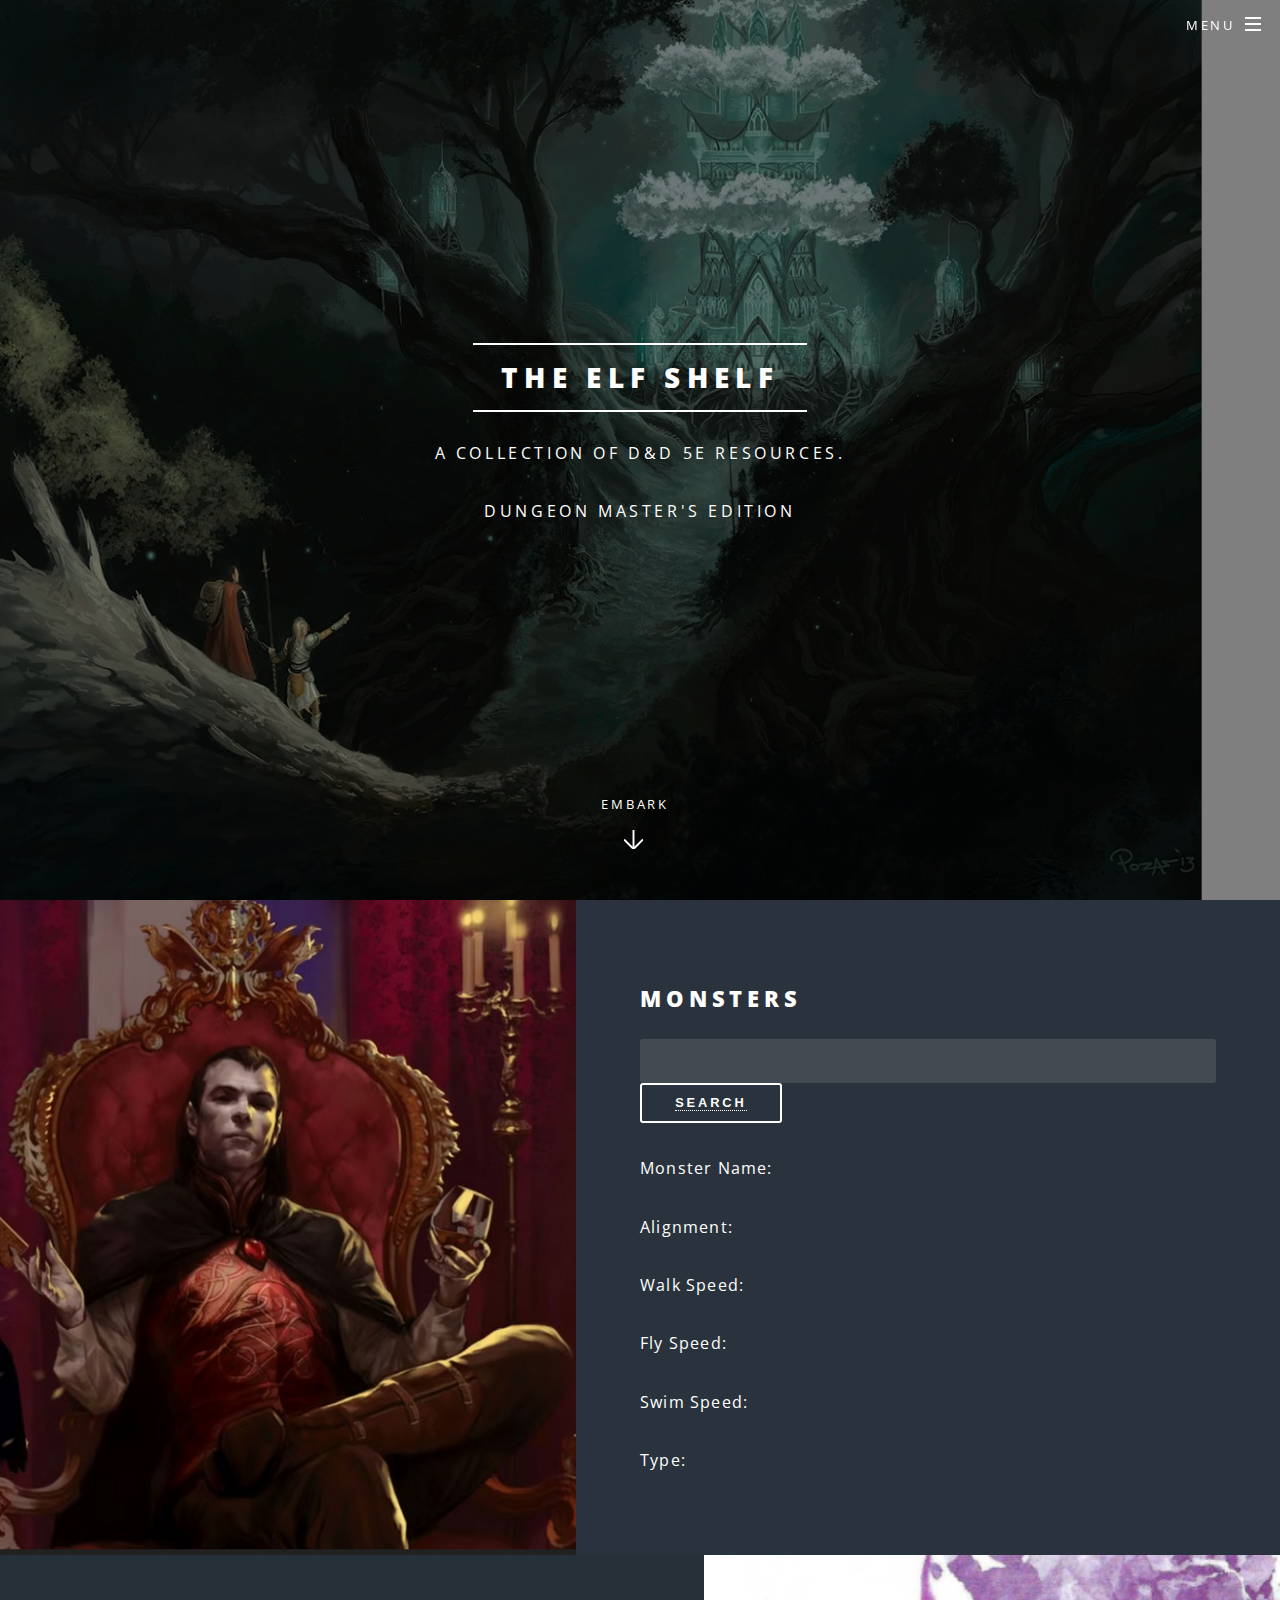
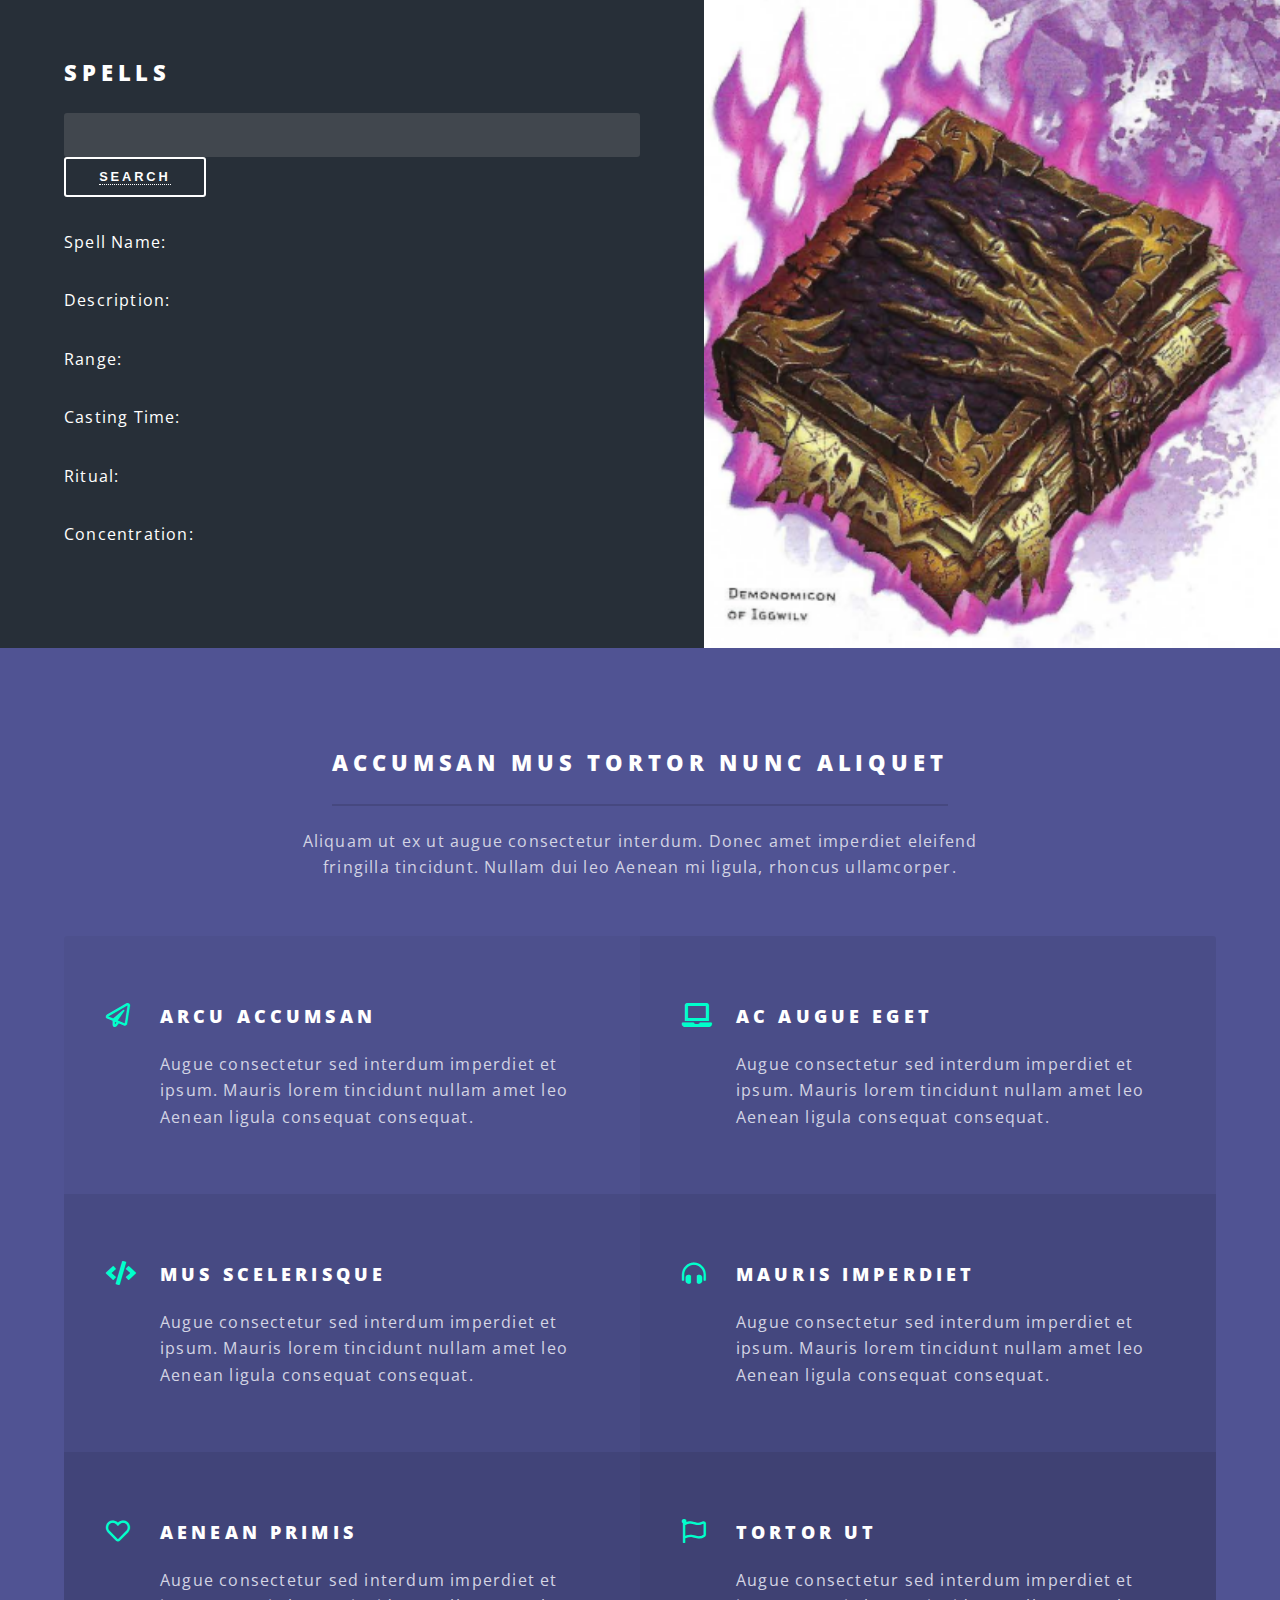
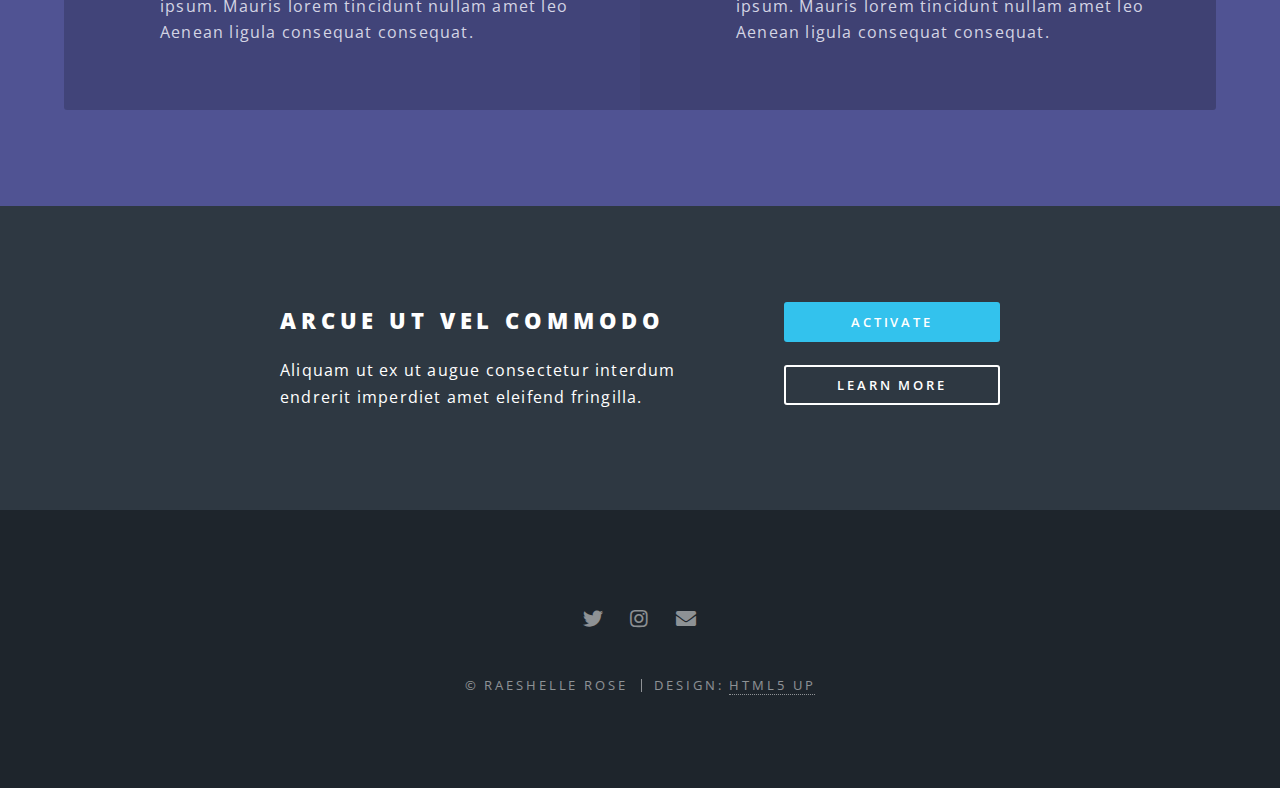
==== commit b3c72034: "monster button works now" ====
--- a/dms.html
+++ b/dms.html
@@ -51,14 +51,16 @@
 						<section class="spotlight">
 							<div class="image"><img src="images/strahd-square.PNG" alt="" /></div><div class="content">
 								<h2>Monsters</h2>
-								<input type="text">
+								<input type="text" id="monsterInput">
 								<button><a id="monsterButton">Search</a></button>
 								<p> </p>
-								<p id="monsterName">Monster Name: </p>
-								<p id="monsterAlign">Alignment: </p>
-								<p id="monsterSpeed">Speed: </p>
-								<p id="monsterType">Type: </p>
-								<p id="monsterXP">XP: </p>
+								<p id="monsterName">Monster Name:   </p>
+								<p id="monsterAlign">Alignment:   </p>
+								<p id="monsterWalkSpeed">Walk Speed:   </p>
+								<p id="monsterFlySpeed">Fly Speed:   </p>
+								<p id="monsterSwimSpeed">Swim Speed:   </p>
+								<p id="monsterType">Type:   </p>
+								<!-- <p id="monsterXP">XP: </p>
 								<p id="monsterAC">AC: </p>
 								<p id="monsterCR">CR: </p>
 								<p id="monsterCHA">CHA: </p>
@@ -66,7 +68,7 @@
 								<p id="monsterDEX">DEX: </p>
 								<p id="monsterSTR">STR: </p>
 								<p id="monsterWIS">WIS: </p>
-								<p id="monsterINT">INT: </p>
+								<p id="monsterINT">INT: </p> -->
 							</div>
 						</section>
 						<section class="spotlight">
@@ -144,18 +146,16 @@
 					</section>
 
 				<!-- Footer -->
-					<footer id="footer">
-						<ul class="icons">
-							<li><a href="#" class="icon brands fa-twitter"><span class="label">Twitter</span></a></li>
-							<li><a href="#" class="icon brands fa-facebook-f"><span class="label">Facebook</span></a></li>
-							<li><a href="#" class="icon brands fa-instagram"><span class="label">Instagram</span></a></li>
-							<li><a href="#" class="icon brands fa-dribbble"><span class="label">Dribbble</span></a></li>
-							<li><a href="#" class="icon solid fa-envelope"><span class="label">Email</span></a></li>
-						</ul>
-						<ul class="copyright">
-							<li>&copy; <a href="https://raeshellerose.netlify.app/index.html">Raeshelle Rose</a></li><li>Design: <a href="http://html5up.net">HTML5 UP</a></li>
-						</ul>
-					</footer>
+				<footer id="footer">
+					<ul class="icons">
+						<li><a href="https://twitter.com/raeplusplus" target="_blank" class="icon brands fa-twitter"><span class="label">Twitter</span></a></li>
+						<li><a href="https://www.instagram.com/rae_plusplus/" class="icon brands fa-instagram"><span class="label">Instagram</span></a></li>
+						<li><a href="mailto:raeplusplus@gmail.com" class="icon solid fa-envelope"><span class="label">Email</span></a></li>
+					</ul>
+					<ul class="copyright">
+						<li>&copy; Raeshelle Rose</li><li>Design: <a href="http://html5up.net">HTML5 UP</a></li>
+					</ul>
+				</footer>
 
 			</div>
 
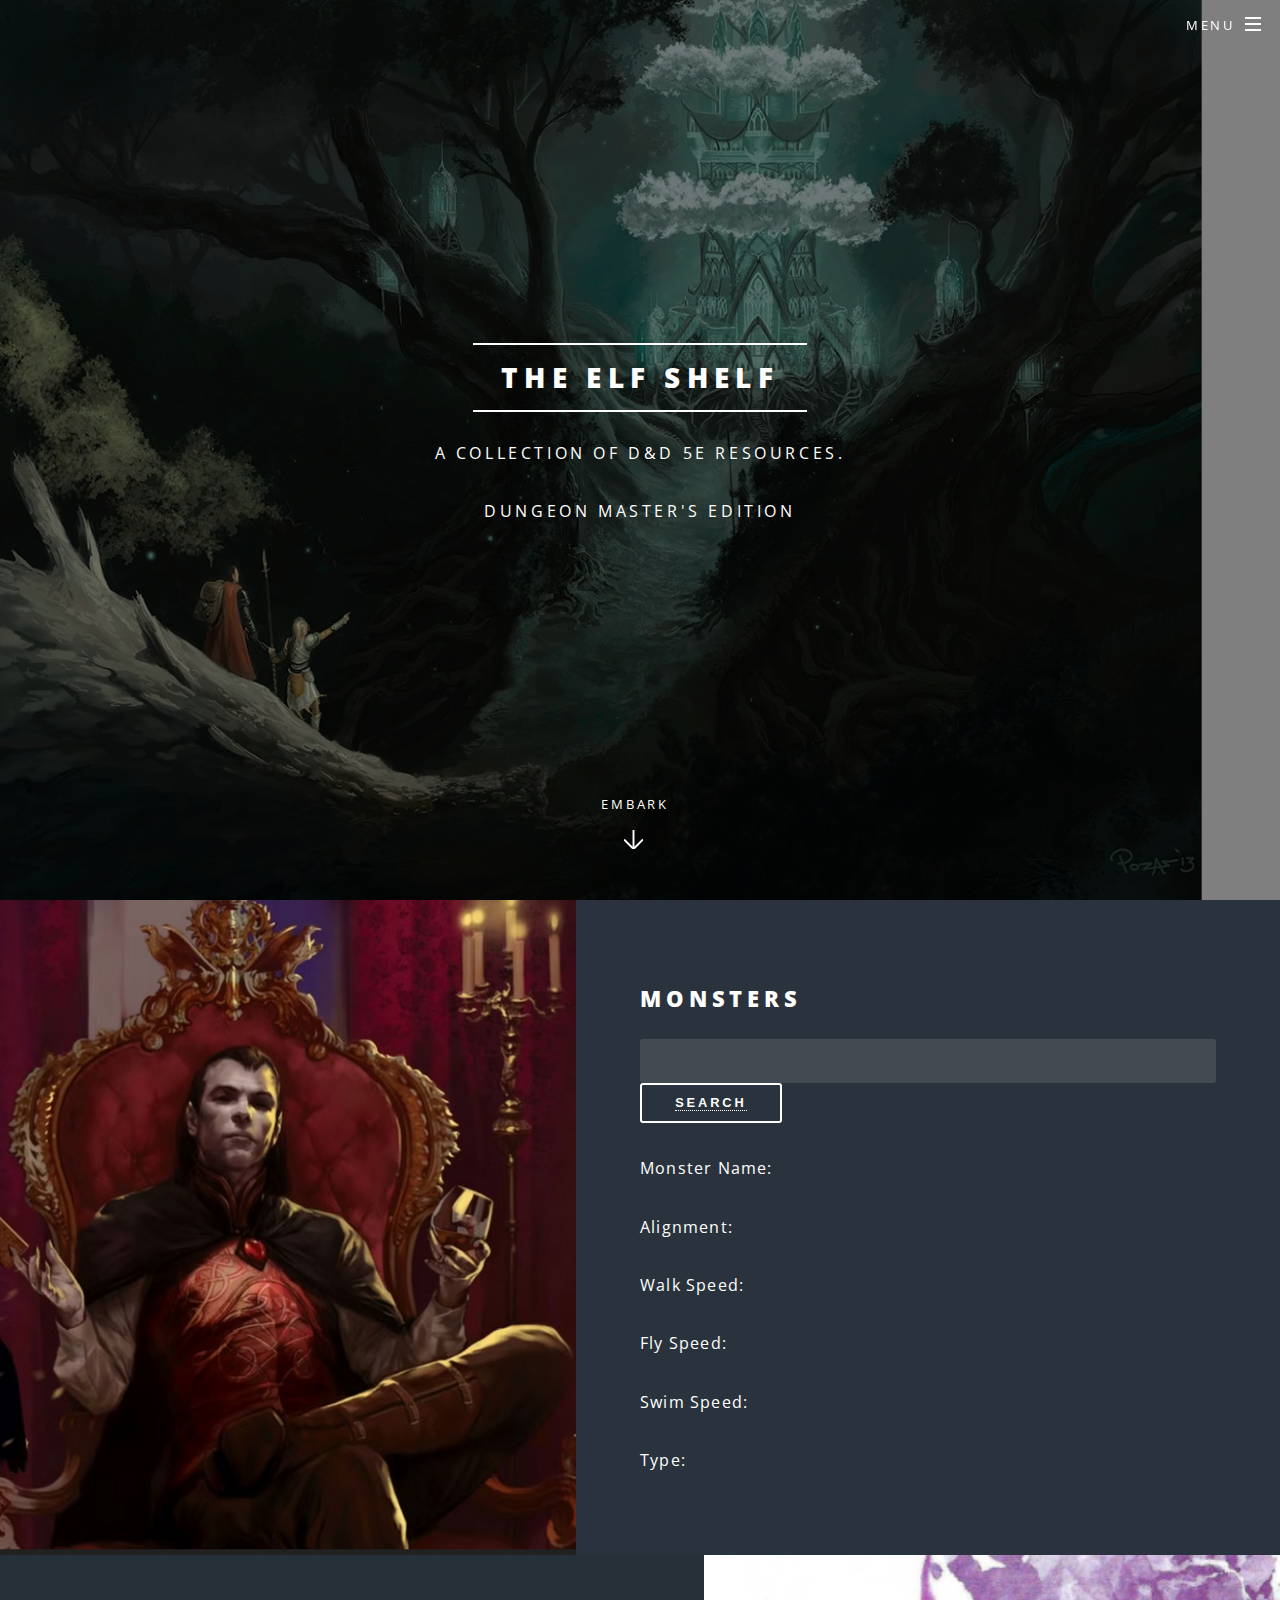
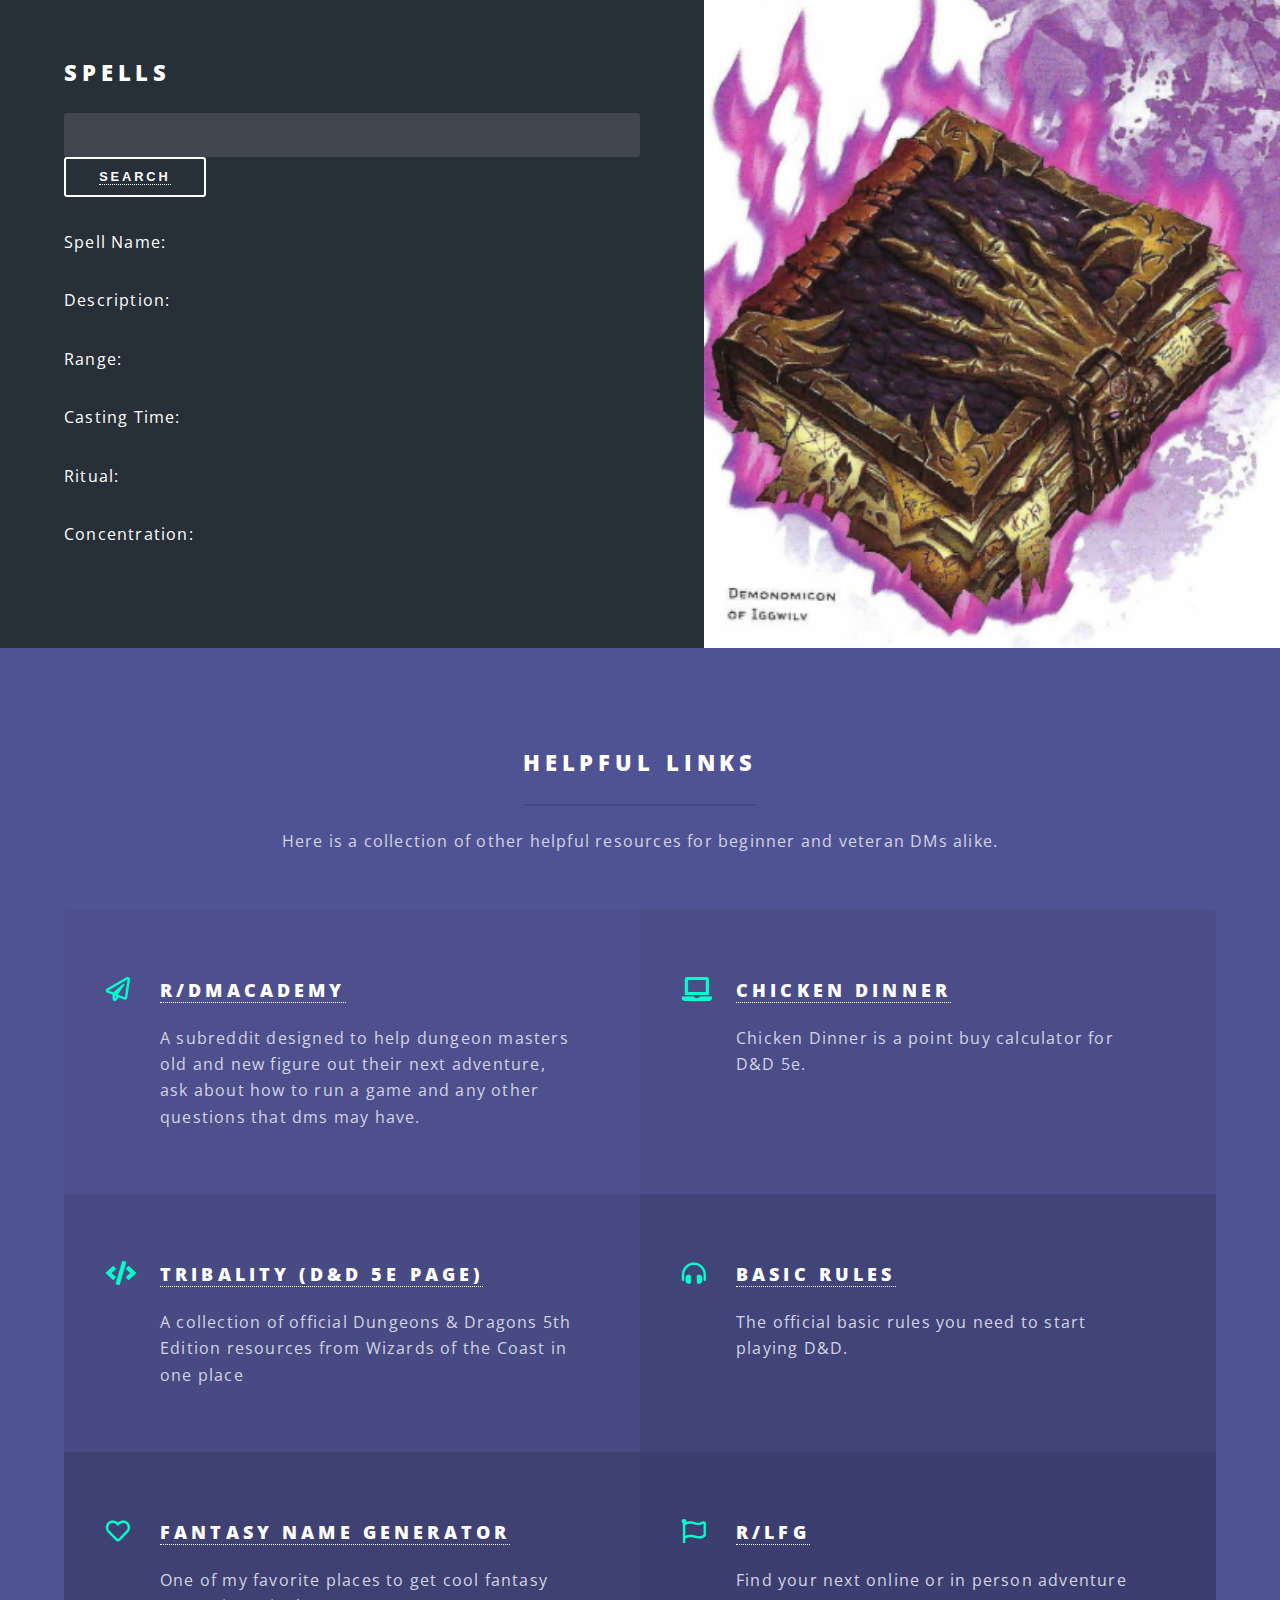
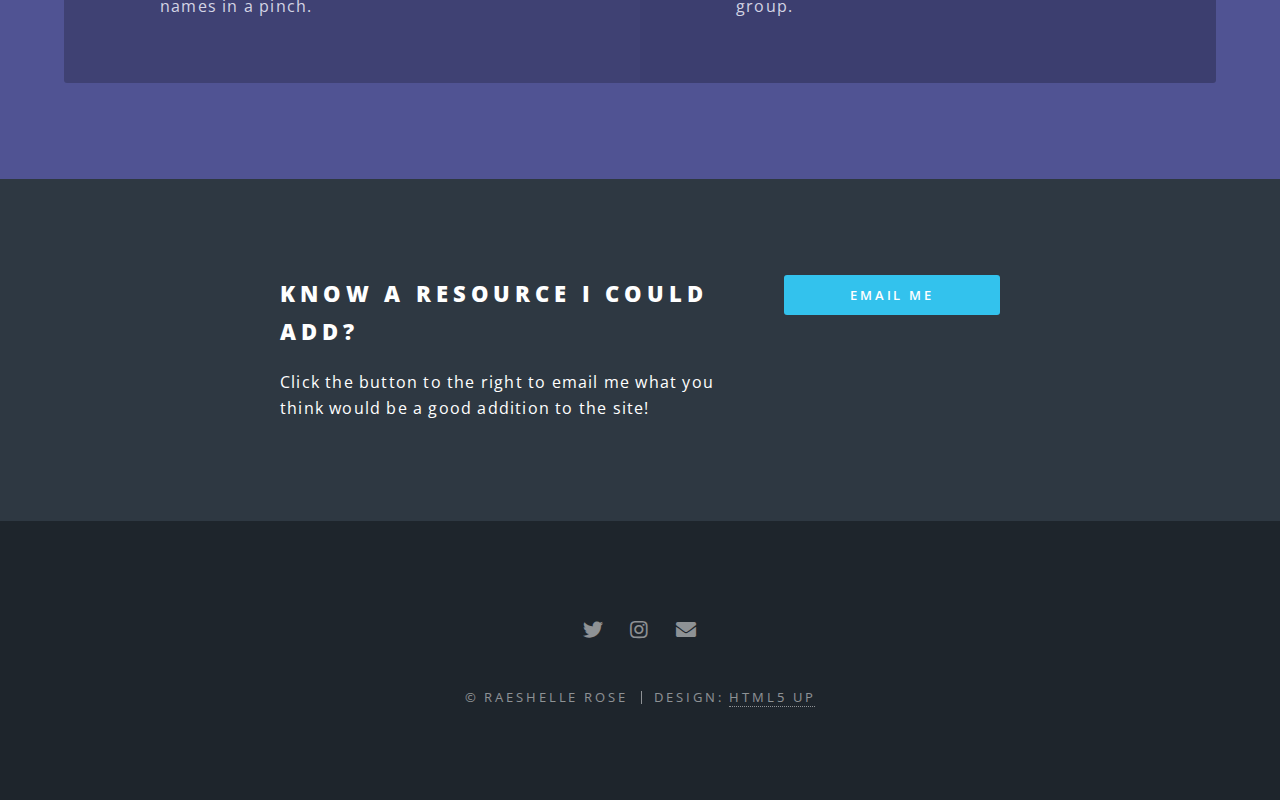
==== commit f903ff4f: "updated the helpful links portion" ====
--- a/dms.html
+++ b/dms.html
@@ -98,52 +98,50 @@
 					<section id="three" class="wrapper style3 special">
 						<div class="inner">
 							<header class="major">
-								<h2>Accumsan mus tortor nunc aliquet</h2>
-								<p>Aliquam ut ex ut augue consectetur interdum. Donec amet imperdiet eleifend<br />
-								fringilla tincidunt. Nullam dui leo Aenean mi ligula, rhoncus ullamcorper.</p>
+								<h2>Helpful Links</h2>
+								<p>Here is a collection of other helpful resources for beginner and veteran DMs alike.</p>
 							</header>
 							<ul class="features">
 								<li class="icon fa-paper-plane">
-									<h3>Arcu accumsan</h3>
-									<p>Augue consectetur sed interdum imperdiet et ipsum. Mauris lorem tincidunt nullam amet leo Aenean ligula consequat consequat.</p>
+									<h3><a href="https://www.reddit.com/r/DMAcademy/">r/DMAcademy</a></h3>
+									<p>A subreddit designed to help dungeon masters old and new figure out their next adventure, ask about how to run a game and  any other questions that dms may have.</p>
 								</li>
 								<li class="icon solid fa-laptop">
-									<h3>Ac Augue Eget</h3>
-									<p>Augue consectetur sed interdum imperdiet et ipsum. Mauris lorem tincidunt nullam amet leo Aenean ligula consequat consequat.</p>
+									<h3><a href="https://chicken-dinner.com/5e/5e-point-buy.html">Chicken Dinner</a></h3>
+									<p>Chicken Dinner is a point buy calculator for D&D 5e.</p>
 								</li>
 								<li class="icon solid fa-code">
-									<h3>Mus Scelerisque</h3>
-									<p>Augue consectetur sed interdum imperdiet et ipsum. Mauris lorem tincidunt nullam amet leo Aenean ligula consequat consequat.</p>
+									<h3><a href="https://www.tribality.com/dd-5th-edition-resources/">Tribality (D&D 5e Page)</h3>
+									<p>A collection of official Dungeons & Dragons 5th Edition resources from Wizards of the Coast in one place </p>
 								</li>
 								<li class="icon solid fa-headphones-alt">
-									<h3>Mauris Imperdiet</h3>
-									<p>Augue consectetur sed interdum imperdiet et ipsum. Mauris lorem tincidunt nullam amet leo Aenean ligula consequat consequat.</p>
+									<h3><a href="https://dnd.wizards.com/what-is-dnd/basic-rules">Basic Rules</a></h3>
+									<p>The official basic rules you need to start playing D&D.</p>
 								</li>
 								<li class="icon fa-heart">
-									<h3>Aenean Primis</h3>
-									<p>Augue consectetur sed interdum imperdiet et ipsum. Mauris lorem tincidunt nullam amet leo Aenean ligula consequat consequat.</p>
+									<h3><a href="https://www.fantasynamegenerators.com/">Fantasy Name Generator</a></h3>
+									<p>One of my favorite places to get cool fantasy names in a pinch.</p>
 								</li>
 								<li class="icon fa-flag">
-									<h3>Tortor Ut</h3>
-									<p>Augue consectetur sed interdum imperdiet et ipsum. Mauris lorem tincidunt nullam amet leo Aenean ligula consequat consequat.</p>
+									<h3><a href="https://www.reddit.com/r/lfg/">r/lfg</a></h3>
+									<p>Find your next online or in person adventure group.</p>
 								</li>
 							</ul>
 						</div>
 					</section>
 
 				<!-- CTA -->
-					<section id="cta" class="wrapper style4">
-						<div class="inner">
-							<header>
-								<h2>Arcue ut vel commodo</h2>
-								<p>Aliquam ut ex ut augue consectetur interdum endrerit imperdiet amet eleifend fringilla.</p>
-							</header>
-							<ul class="actions stacked">
-								<li><a href="#" class="button fit primary">Activate</a></li>
-								<li><a href="#" class="button fit">Learn More</a></li>
-							</ul>
-						</div>
-					</section>
+				<section id="cta" class="wrapper style4">
+					<div class="inner">
+						<header>
+							<h2>Know A Resource I Could Add?</h2>
+							<p>Click the button to the right to email me what you think would be a good addition to the site!</p>
+						</header>
+						<ul class="actions stacked">
+							<li><a href="mailto:raeplusplus@gmail.com" class="button fit primary">Email Me</a></li>
+						</ul>
+					</div>
+				</section>
 
 				<!-- Footer -->
 				<footer id="footer">
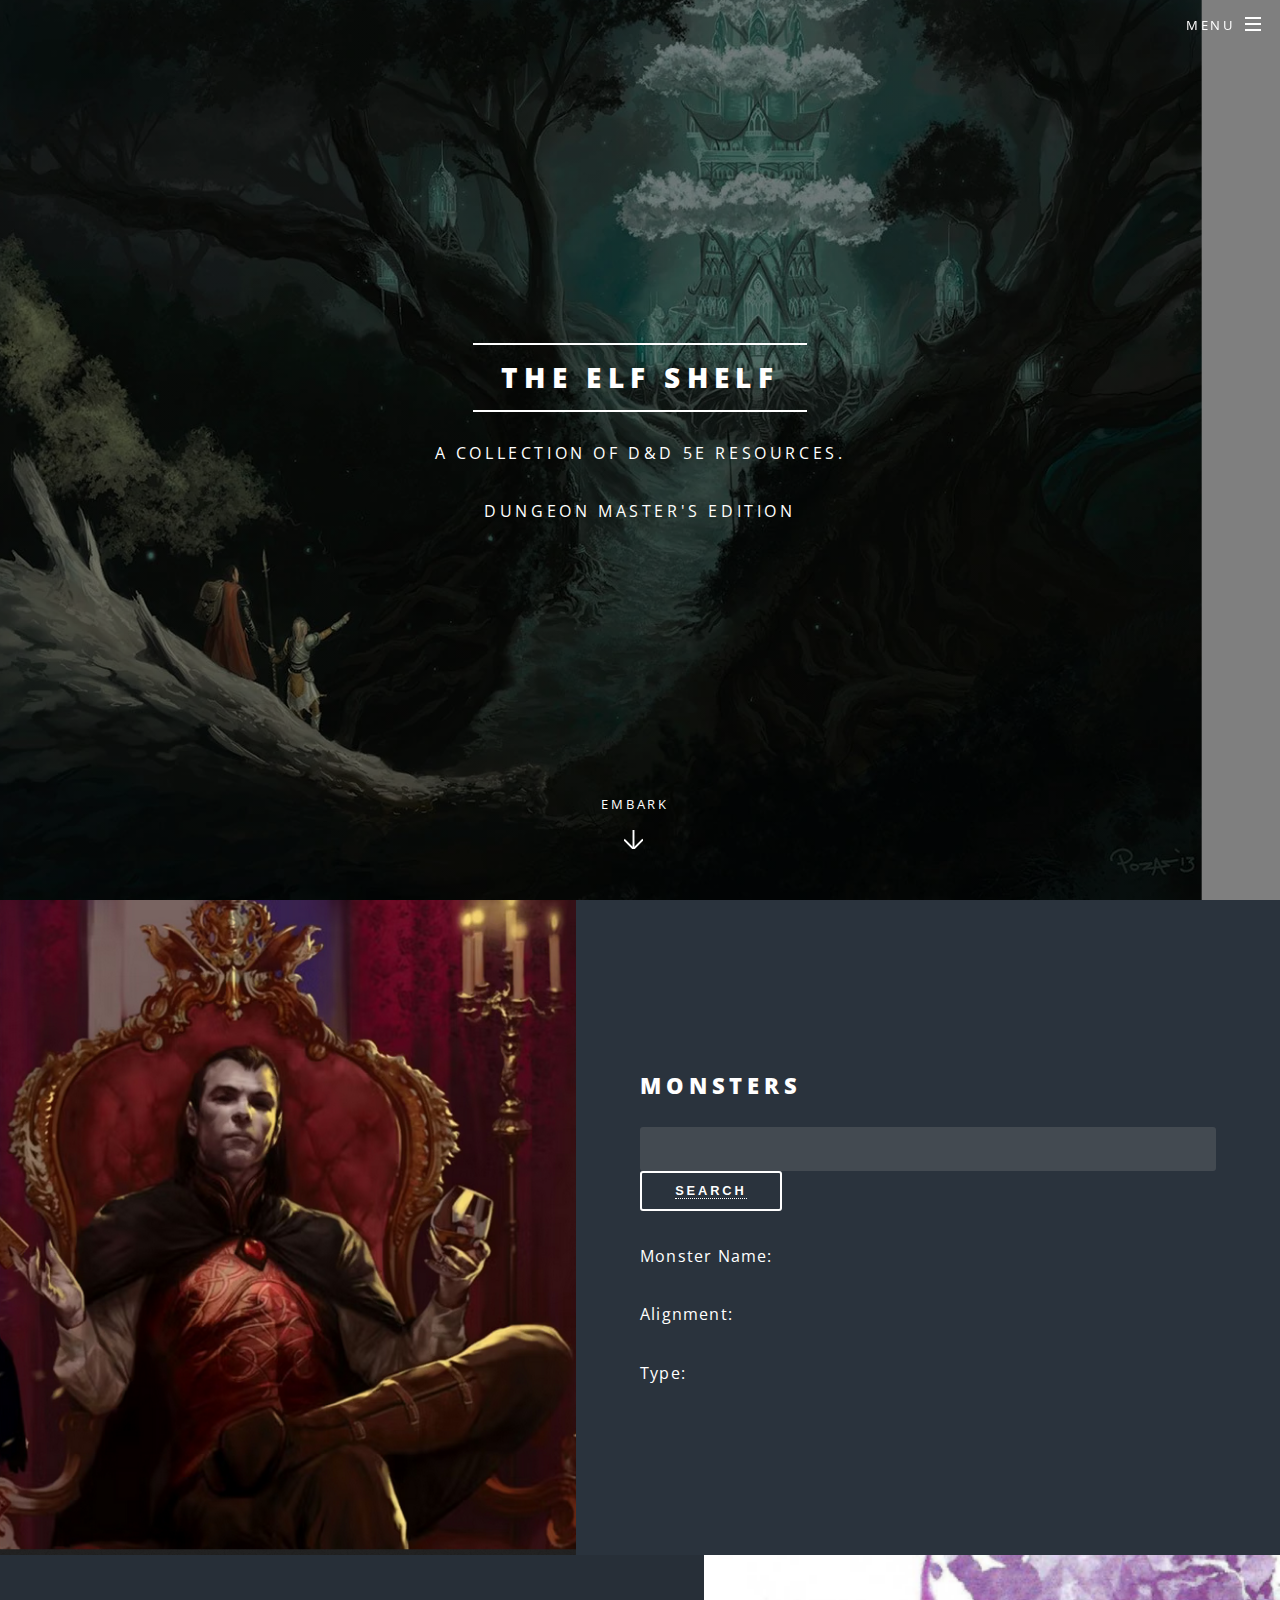
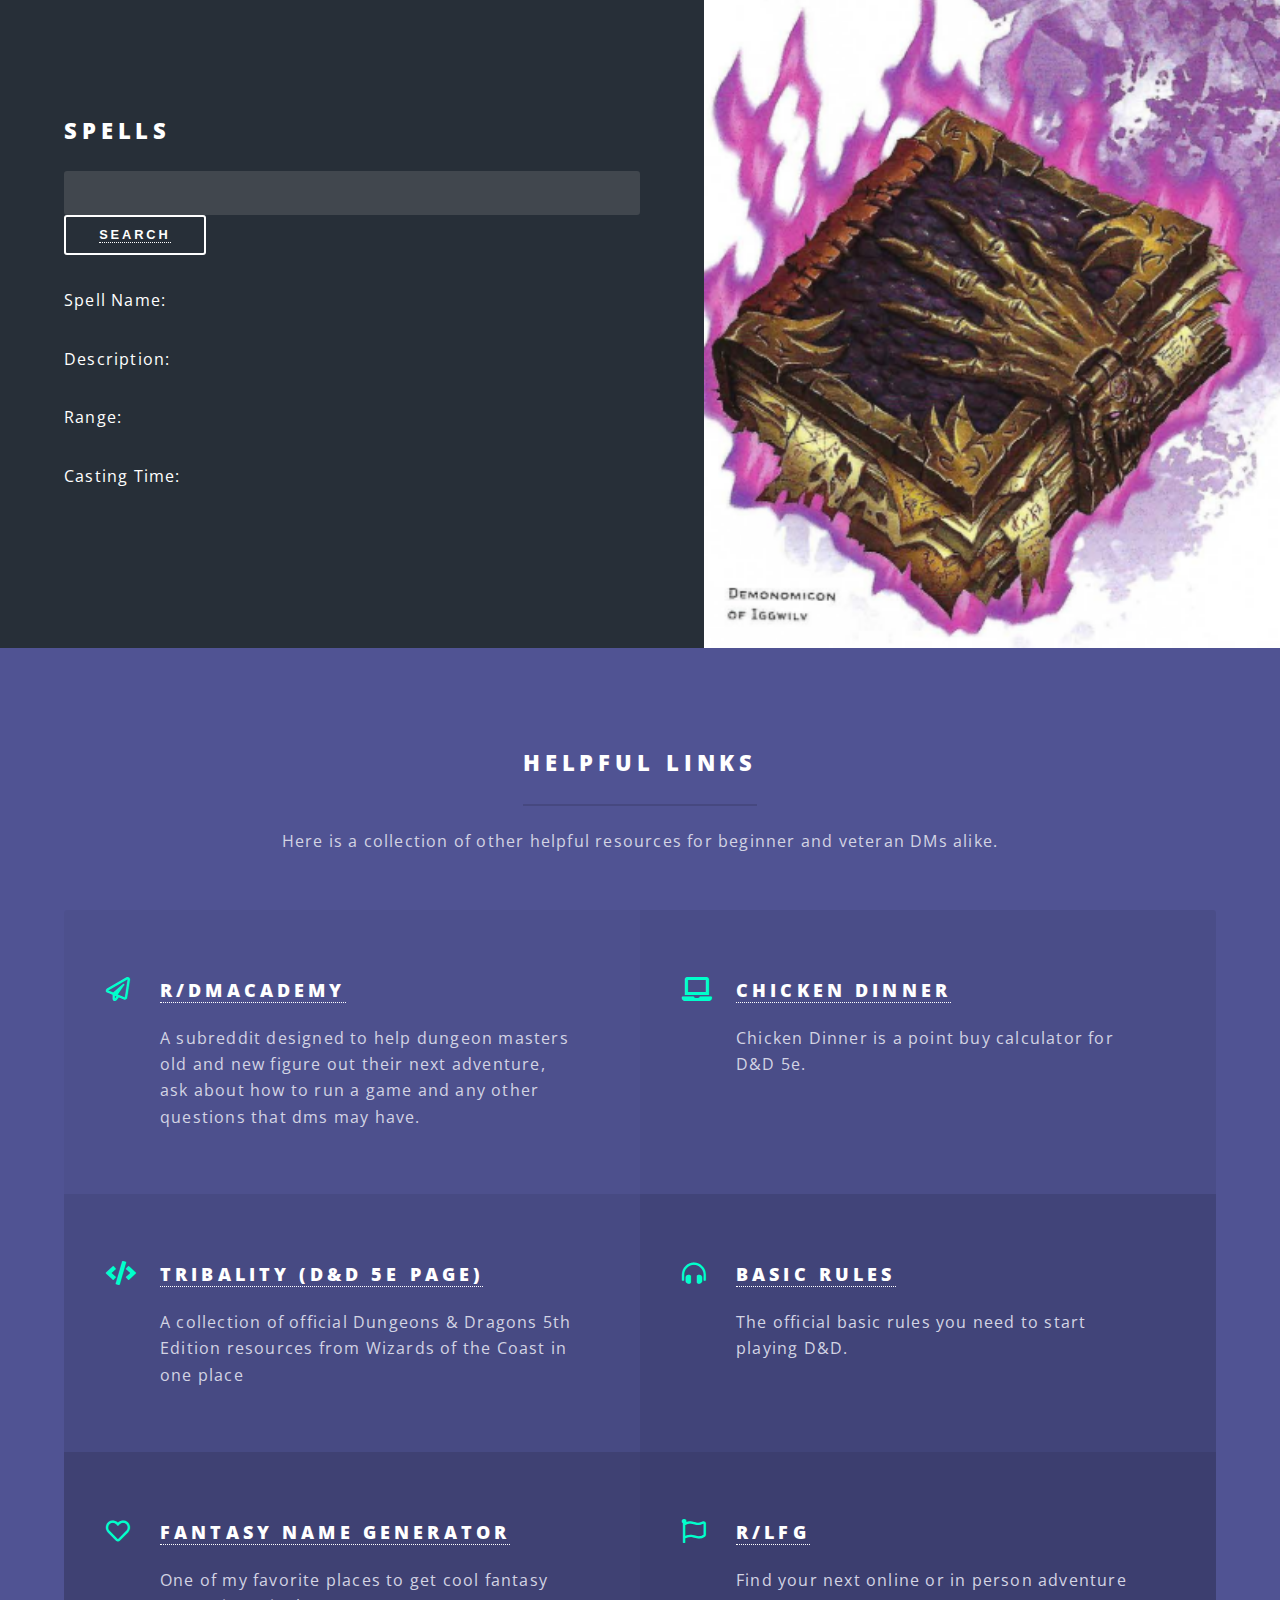
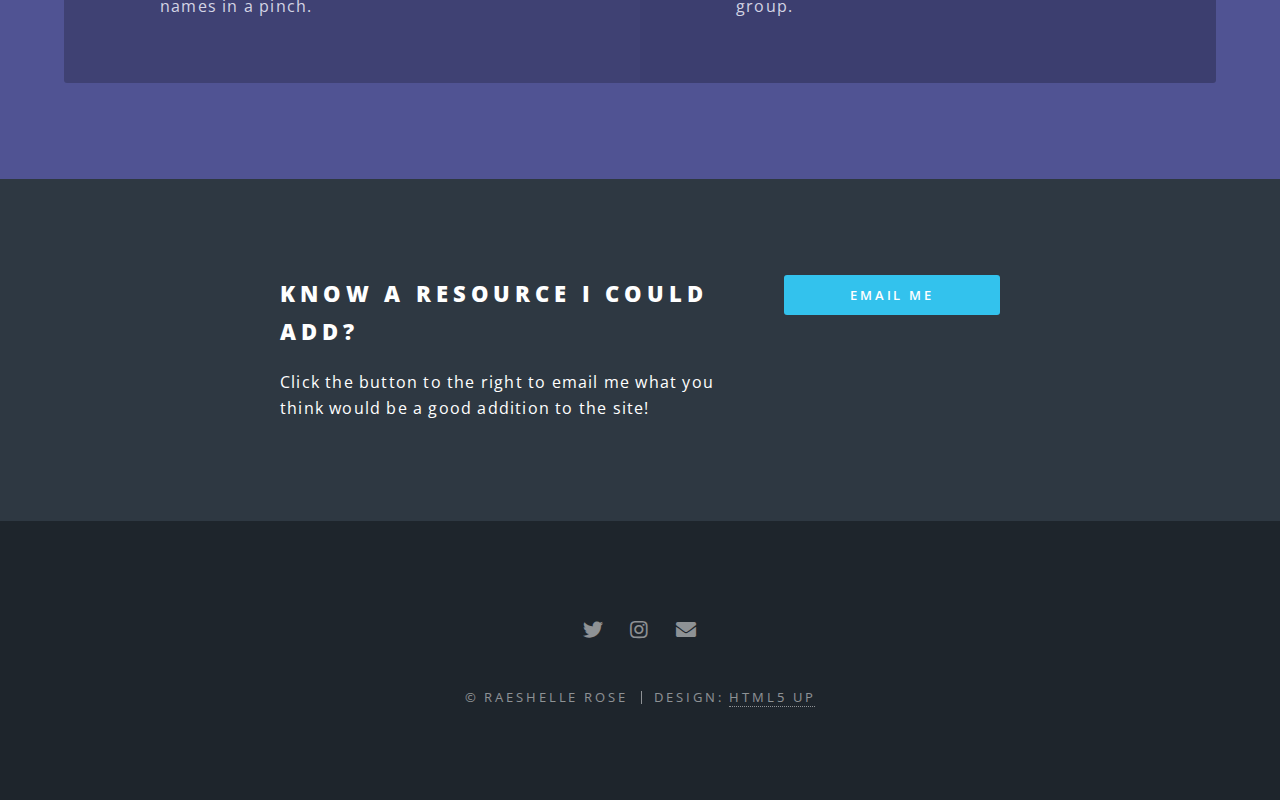
==== commit 826515be: "temporary fix to repeating text, ready for new working-branch" ====
--- a/dms.html
+++ b/dms.html
@@ -27,7 +27,7 @@
 									<div id="menu">
 										<ul>
 											<li><a href="index.html">Home</a></li>
-											<li><a href="dms.html">DM's Edition</a></li>
+											<li><a href="players.html">Player's Edition</a></li>
 											<li><a href="https://www.dndbeyond.com/">DNDBEYOND</a></li>
 											<!-- <li><a href="generic.html">Buy Me a Coffee</a></li> -->
 										</ul>
@@ -56,9 +56,9 @@
 								<p> </p>
 								<p id="monsterName">Monster Name:   </p>
 								<p id="monsterAlign">Alignment:   </p>
-								<p id="monsterWalkSpeed">Walk Speed:   </p>
+								<!-- <p id="monsterWalkSpeed">Walk Speed:   </p>
 								<p id="monsterFlySpeed">Fly Speed:   </p>
-								<p id="monsterSwimSpeed">Swim Speed:   </p>
+								<p id="monsterSwimSpeed">Swim Speed:   </p> -->
 								<p id="monsterType">Type:   </p>
 								<!-- <p id="monsterXP">XP: </p>
 								<p id="monsterAC">AC: </p>
@@ -83,10 +83,10 @@
 								<p id="spellRange">Range: </p>
 								<p id="spellCastingTime">Casting Time: </p>
 								<!-- <p id="spellSchool">School: </p> -->
-								<p id="spellRitual">Ritual: </p>
+								<!-- <p id="spellRitual">Ritual: </p> -->
 								<!-- <p id="spellClasses">Classes: </p>
 								<p id="spellSubClasses">Subclasses: </p> -->
-								<p id="spellConcentration">Concentration: </p>
+								<!-- <p id="spellConcentration">Concentration: </p> -->
 								<!-- <p id="spellDamageType">Damage Type: </p>
 								<p id="spellLevel">Level: </p> -->
 
@@ -165,6 +165,6 @@
 			<script src="assets/js/breakpoints.min.js"></script>
 			<script src="assets/js/util.js"></script>
 			<script src="assets/js/main.js"></script>
-			<script src="assets/js/dnd-api.js"></script>
+			<script src="assets/js/dm-api.js"></script>
 	</body>
 </html>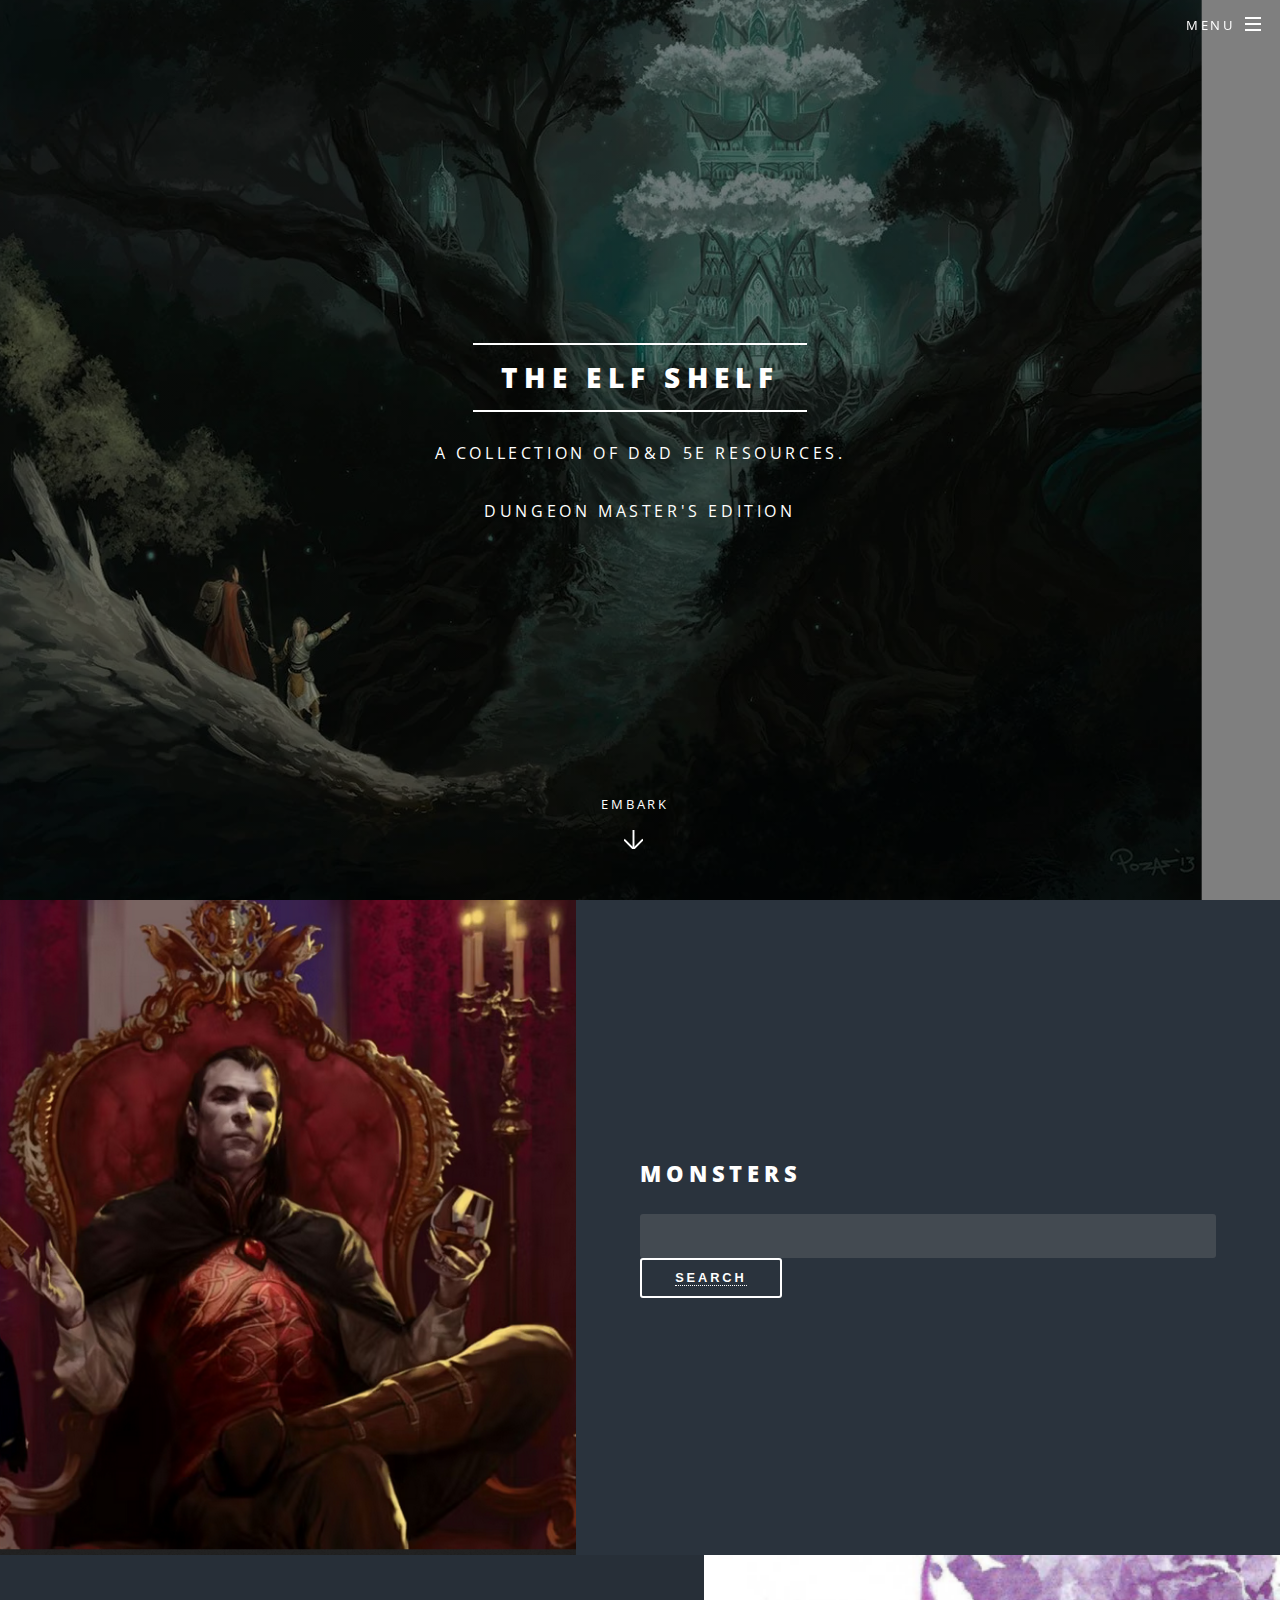
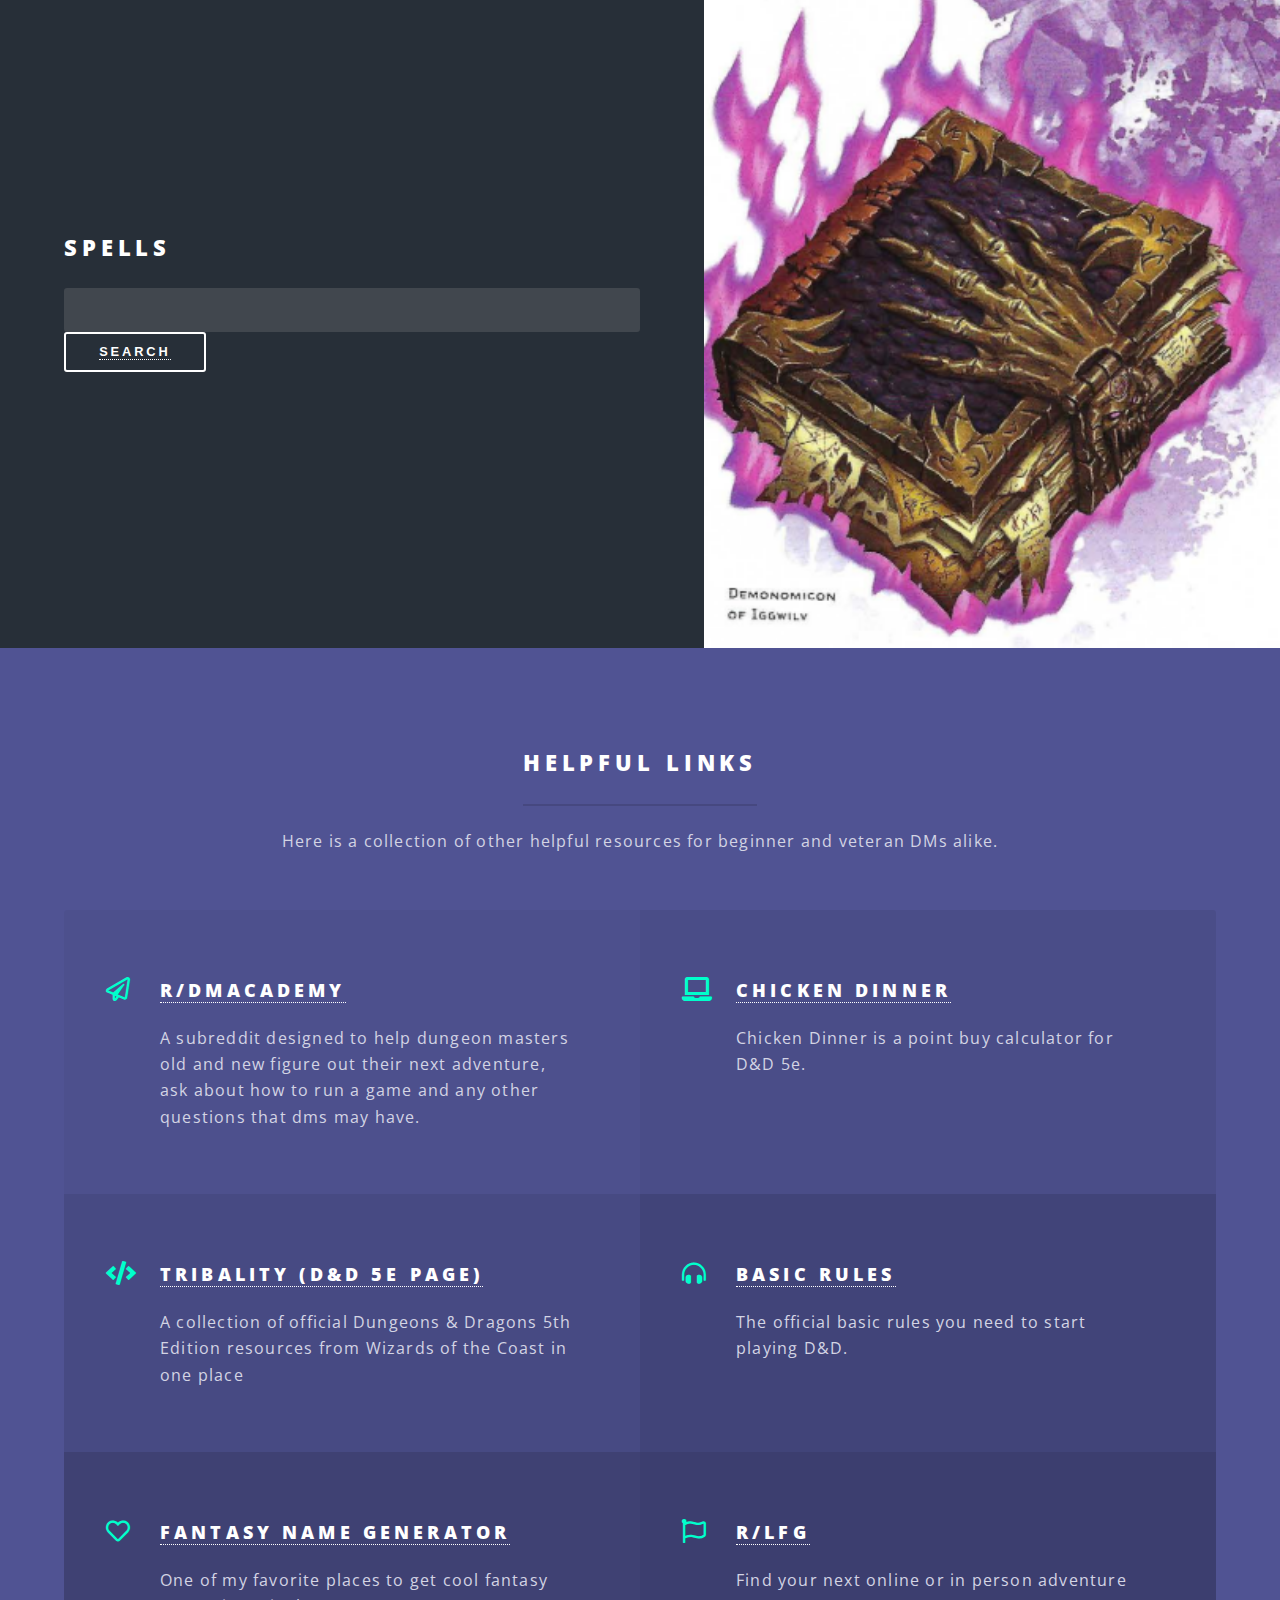
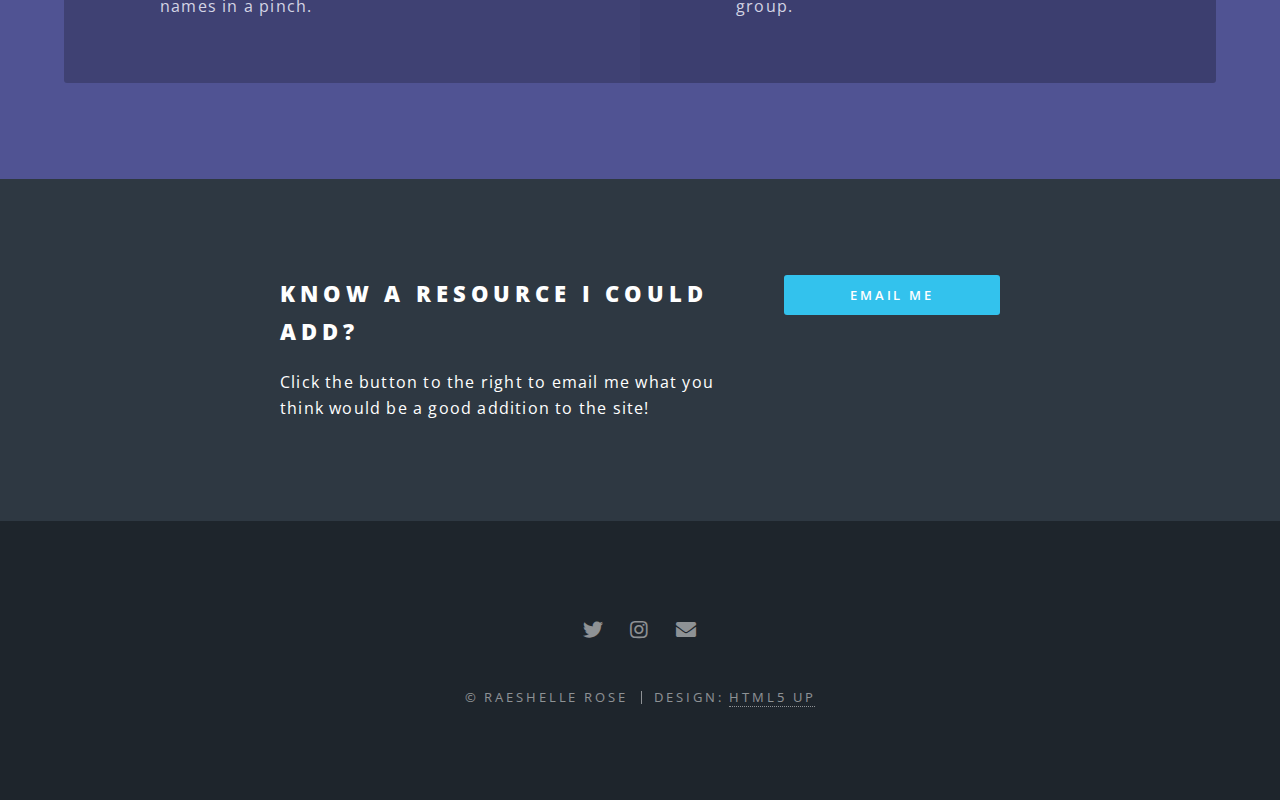
==== commit b16ef525: "fixed double text issue - thanks Leon!!" ====
--- a/dms.html
+++ b/dms.html
@@ -54,12 +54,12 @@
 								<input type="text" id="monsterInput">
 								<button><a id="monsterButton">Search</a></button>
 								<p> </p>
-								<p id="monsterName">Monster Name:   </p>
-								<p id="monsterAlign">Alignment:   </p>
+								<p id="monsterName">   </p>
+								<p id="monsterAlign">   </p>
 								<!-- <p id="monsterWalkSpeed">Walk Speed:   </p>
 								<p id="monsterFlySpeed">Fly Speed:   </p>
 								<p id="monsterSwimSpeed">Swim Speed:   </p> -->
-								<p id="monsterType">Type:   </p>
+								<p id="monsterType">   </p>
 								<!-- <p id="monsterXP">XP: </p>
 								<p id="monsterAC">AC: </p>
 								<p id="monsterCR">CR: </p>
@@ -77,11 +77,11 @@
 								<input type="text" id="spellInput">
 								<button><a id="spellButton">Search</a></button>
 								<p> </p>
-								<p id="spellName">Spell Name: </p>
-								<p id="spellDesc">Description: </p>
+								<p id="spellName"> </p>
+								<p id="spellDesc"> </p>
 								<!-- <p id="spellAttackType">Attack Type: </p> -->
-								<p id="spellRange">Range: </p>
-								<p id="spellCastingTime">Casting Time: </p>
+								<p id="spellRange"> </p>
+								<p id="spellCastingTime"> </p>
 								<!-- <p id="spellSchool">School: </p> -->
 								<!-- <p id="spellRitual">Ritual: </p> -->
 								<!-- <p id="spellClasses">Classes: </p>
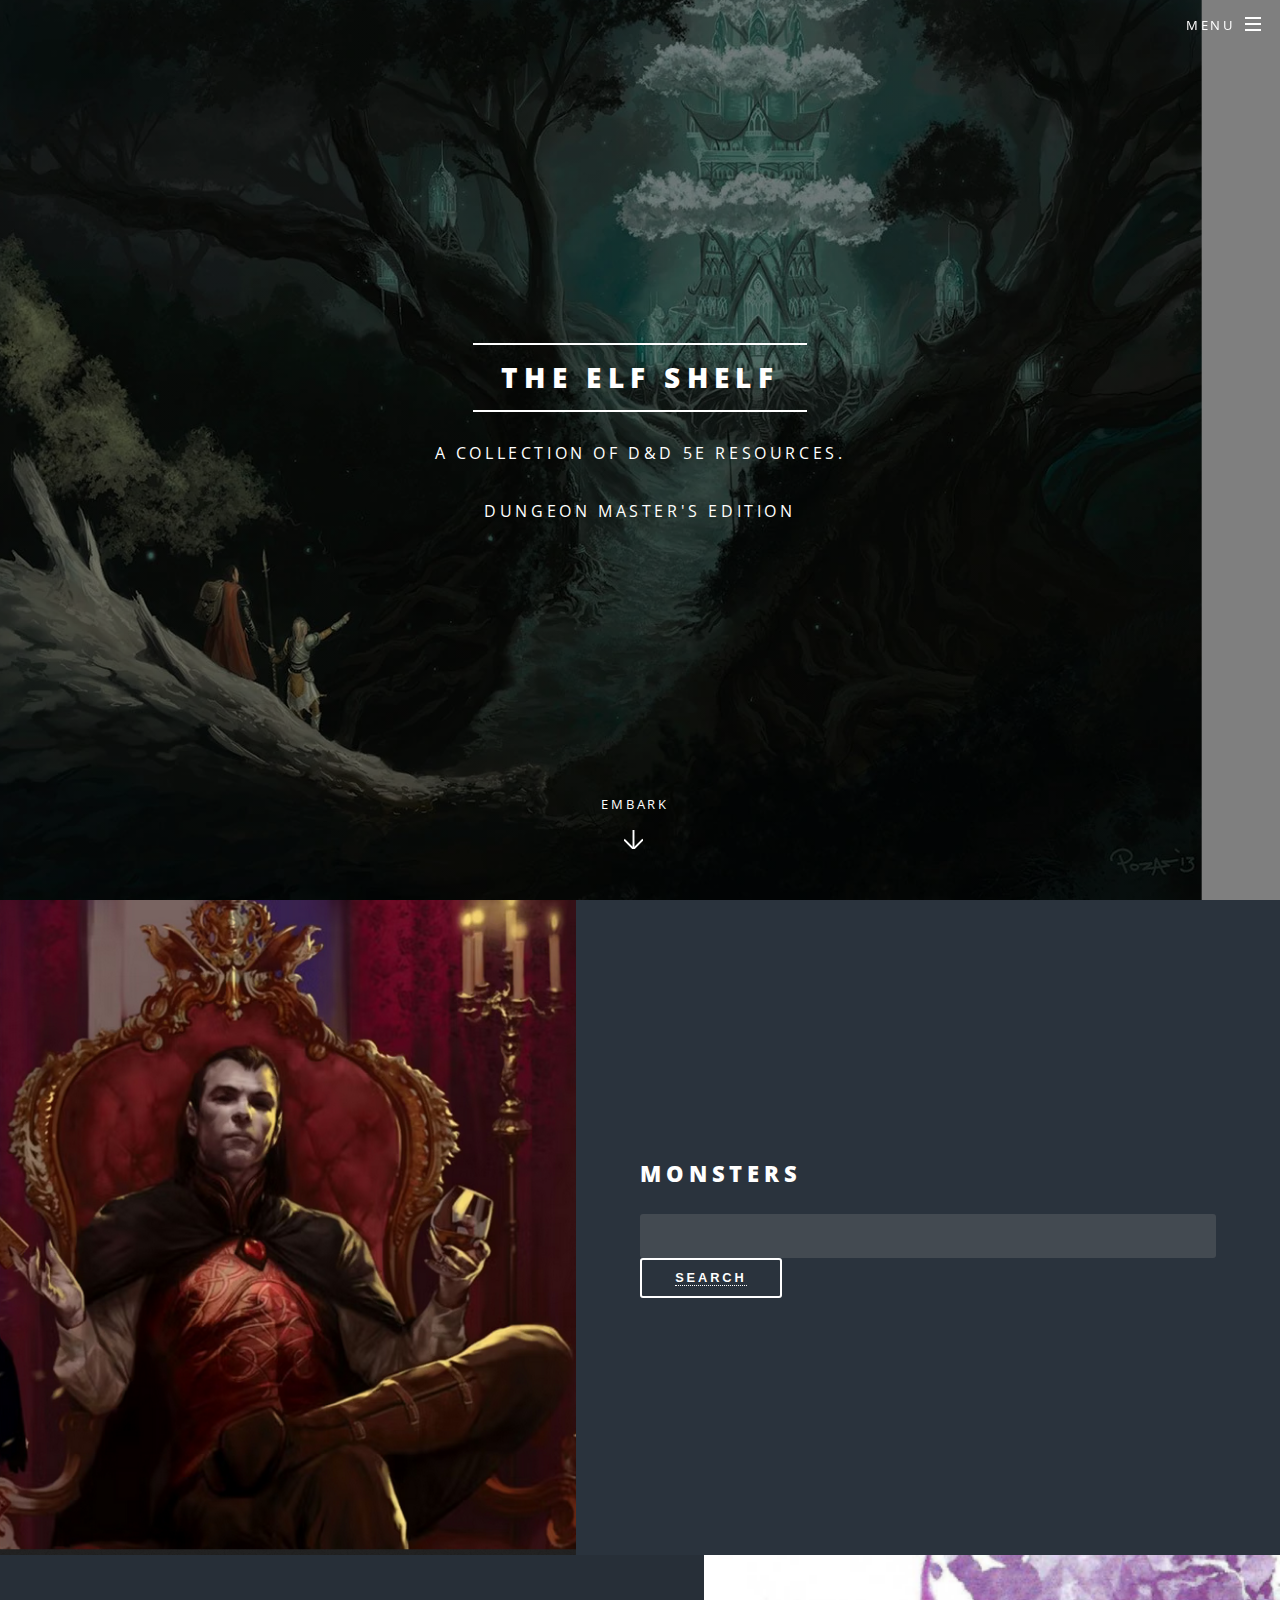
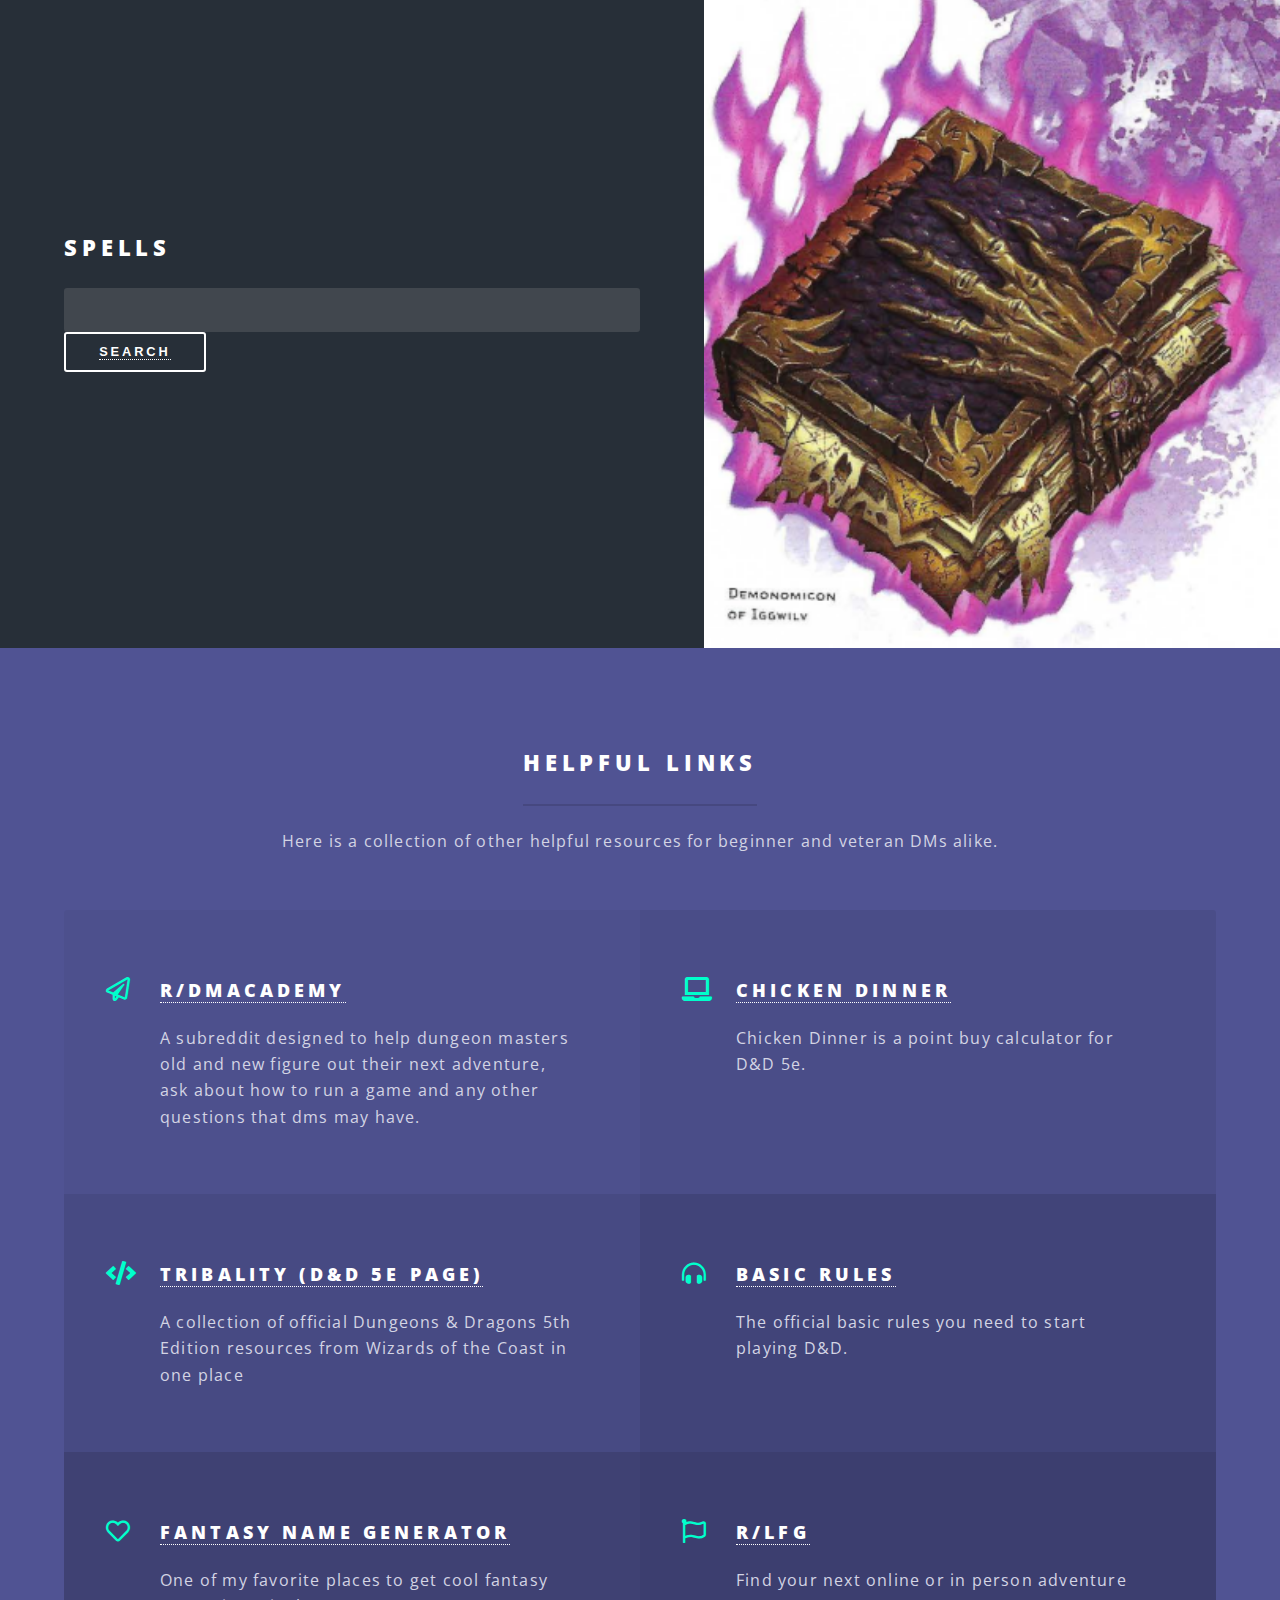
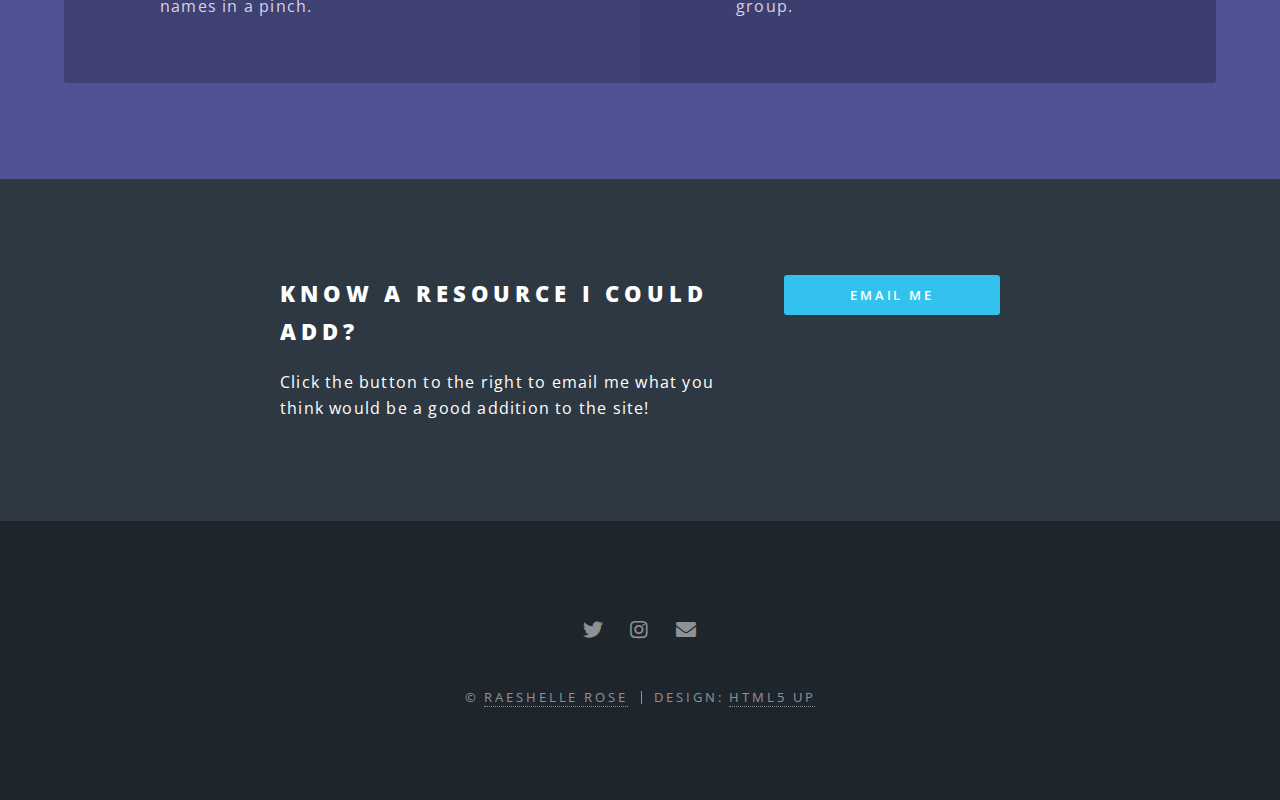
==== commit a2d07bb3: "added portfolio link" ====
--- a/dms.html
+++ b/dms.html
@@ -29,7 +29,7 @@
 											<li><a href="index.html">Home</a></li>
 											<li><a href="players.html">Player's Edition</a></li>
 											<li><a href="https://www.dndbeyond.com/">DNDBEYOND</a></li>
-											<!-- <li><a href="generic.html">Buy Me a Coffee</a></li> -->
+											<li>Coded by <a href="https://raeshellerose.netlify.app/" target="_blank">Raeshelle Rose</a></li>
 										</ul>
 									</div>
 								</li>
@@ -56,19 +56,7 @@
 								<p> </p>
 								<p id="monsterName">   </p>
 								<p id="monsterAlign">   </p>
-								<!-- <p id="monsterWalkSpeed">Walk Speed:   </p>
-								<p id="monsterFlySpeed">Fly Speed:   </p>
-								<p id="monsterSwimSpeed">Swim Speed:   </p> -->
 								<p id="monsterType">   </p>
-								<!-- <p id="monsterXP">XP: </p>
-								<p id="monsterAC">AC: </p>
-								<p id="monsterCR">CR: </p>
-								<p id="monsterCHA">CHA: </p>
-								<p id="monsterCON">CON: </p>
-								<p id="monsterDEX">DEX: </p>
-								<p id="monsterSTR">STR: </p>
-								<p id="monsterWIS">WIS: </p>
-								<p id="monsterINT">INT: </p> -->
 							</div>
 						</section>
 						<section class="spotlight">
@@ -79,17 +67,8 @@
 								<p> </p>
 								<p id="spellName"> </p>
 								<p id="spellDesc"> </p>
-								<!-- <p id="spellAttackType">Attack Type: </p> -->
 								<p id="spellRange"> </p>
 								<p id="spellCastingTime"> </p>
-								<!-- <p id="spellSchool">School: </p> -->
-								<!-- <p id="spellRitual">Ritual: </p> -->
-								<!-- <p id="spellClasses">Classes: </p>
-								<p id="spellSubClasses">Subclasses: </p> -->
-								<!-- <p id="spellConcentration">Concentration: </p> -->
-								<!-- <p id="spellDamageType">Damage Type: </p>
-								<p id="spellLevel">Level: </p> -->
-
 							</div>
 						</section>
 					</section>
@@ -151,7 +130,7 @@
 						<li><a href="mailto:raeplusplus@gmail.com" class="icon solid fa-envelope"><span class="label">Email</span></a></li>
 					</ul>
 					<ul class="copyright">
-						<li>&copy; Raeshelle Rose</li><li>Design: <a href="http://html5up.net">HTML5 UP</a></li>
+						<li>&copy; <a href="https://raeshellerose.netlify.app/" target="_blank">Raeshelle Rose</a></li><li>Design: <a href="http://html5up.net">HTML5 UP</a></li>
 					</ul>
 				</footer>
 
